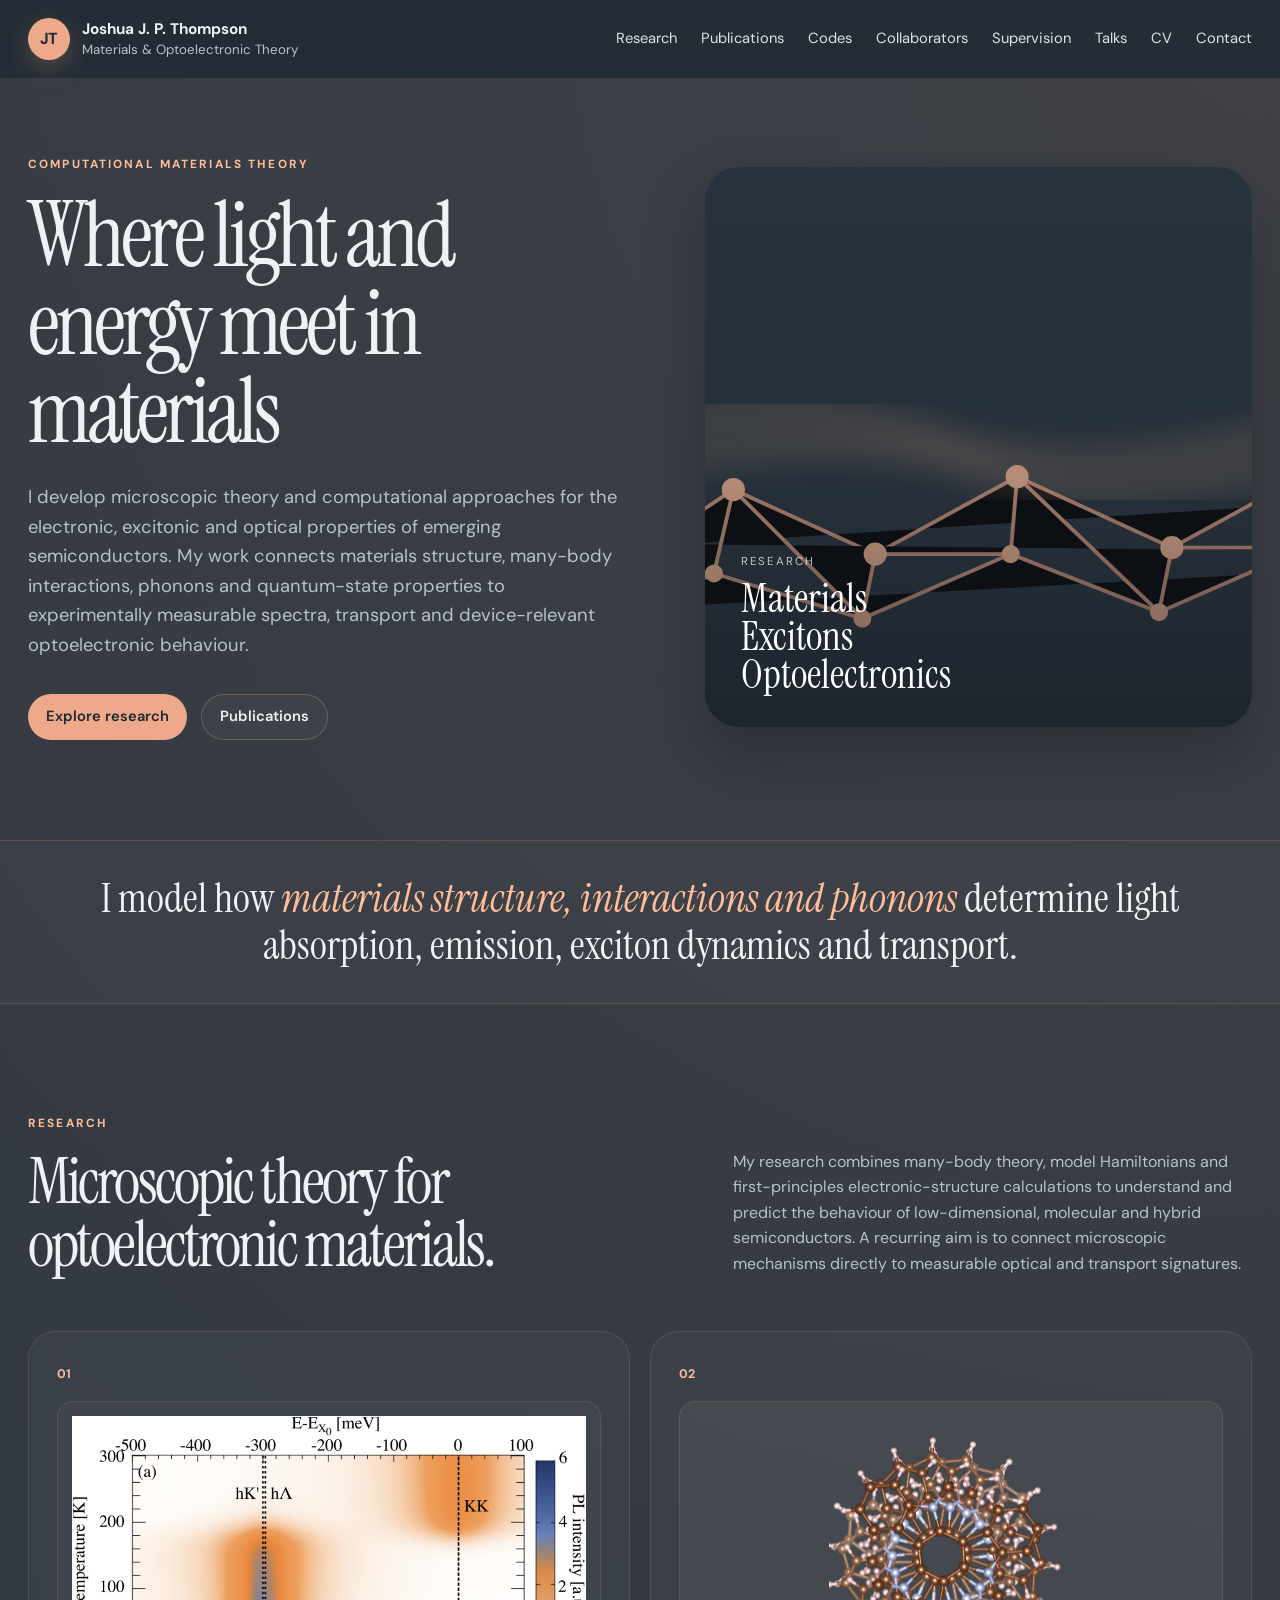
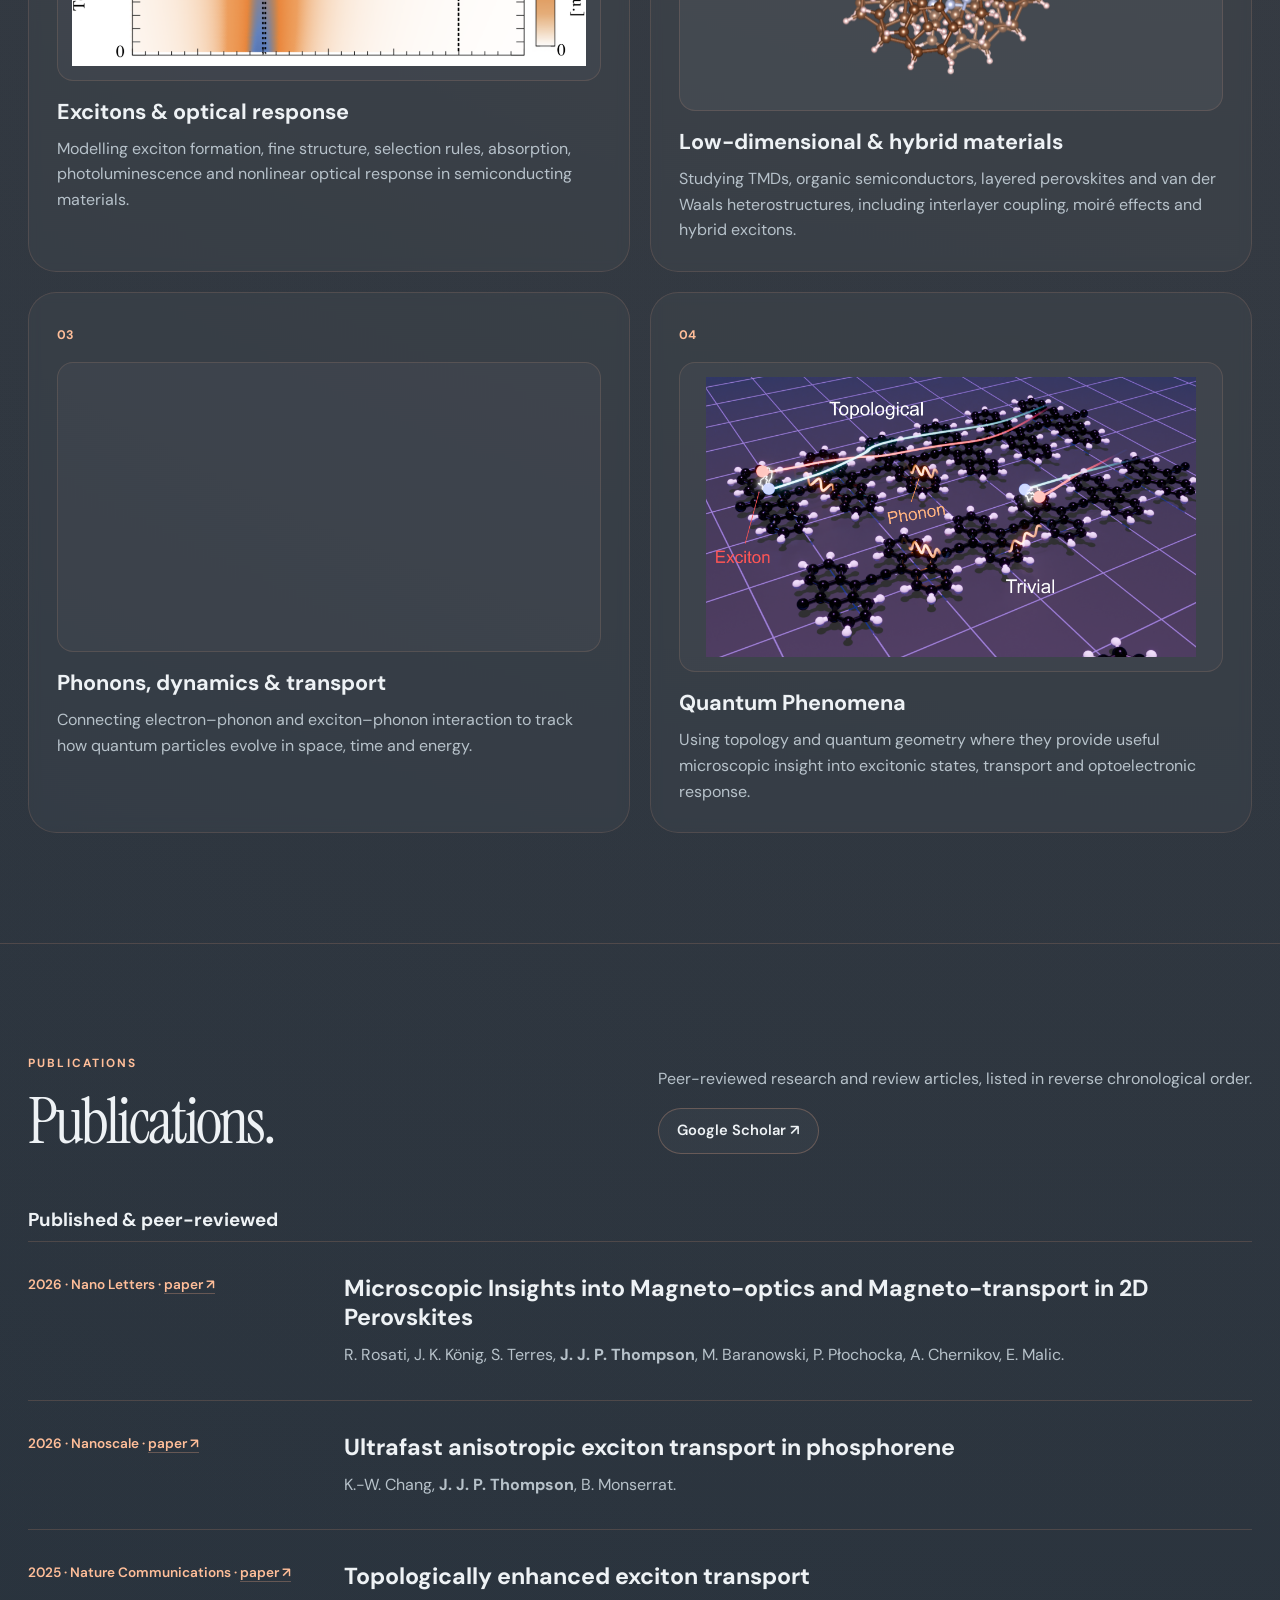
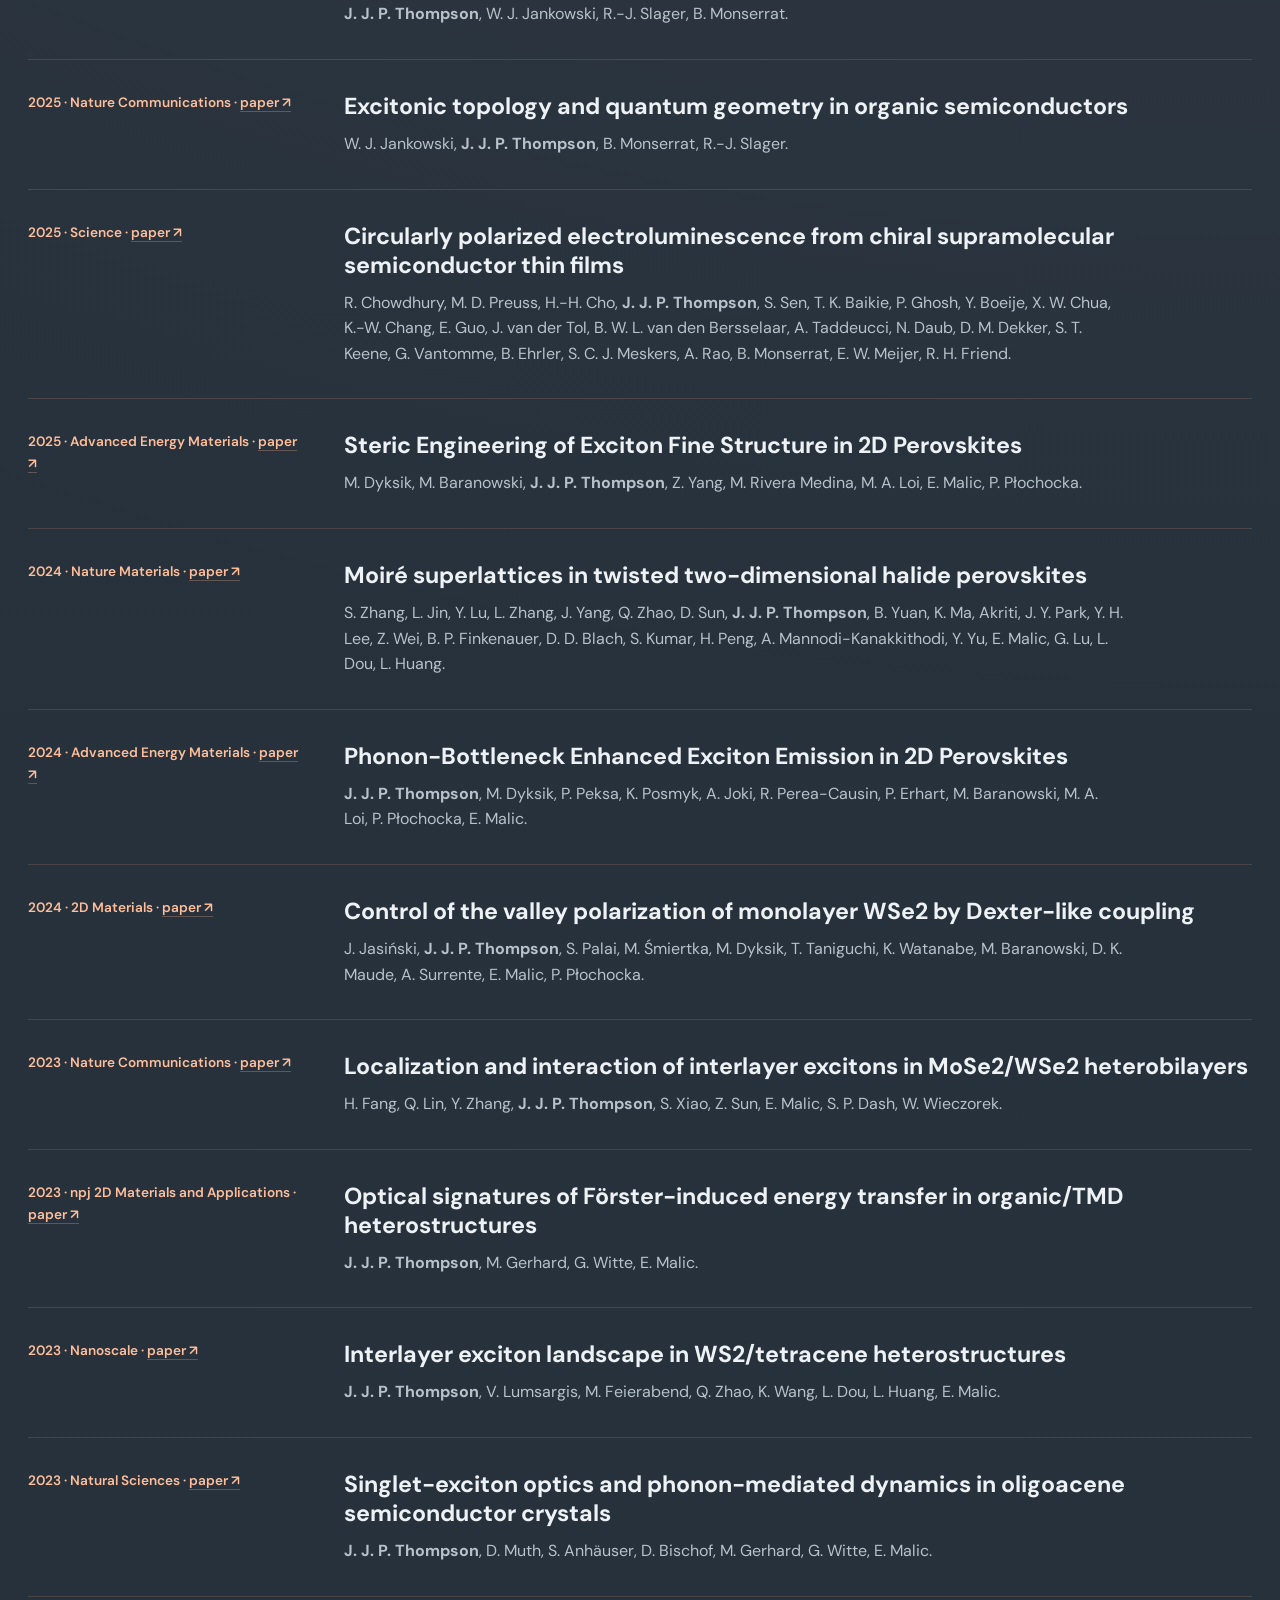
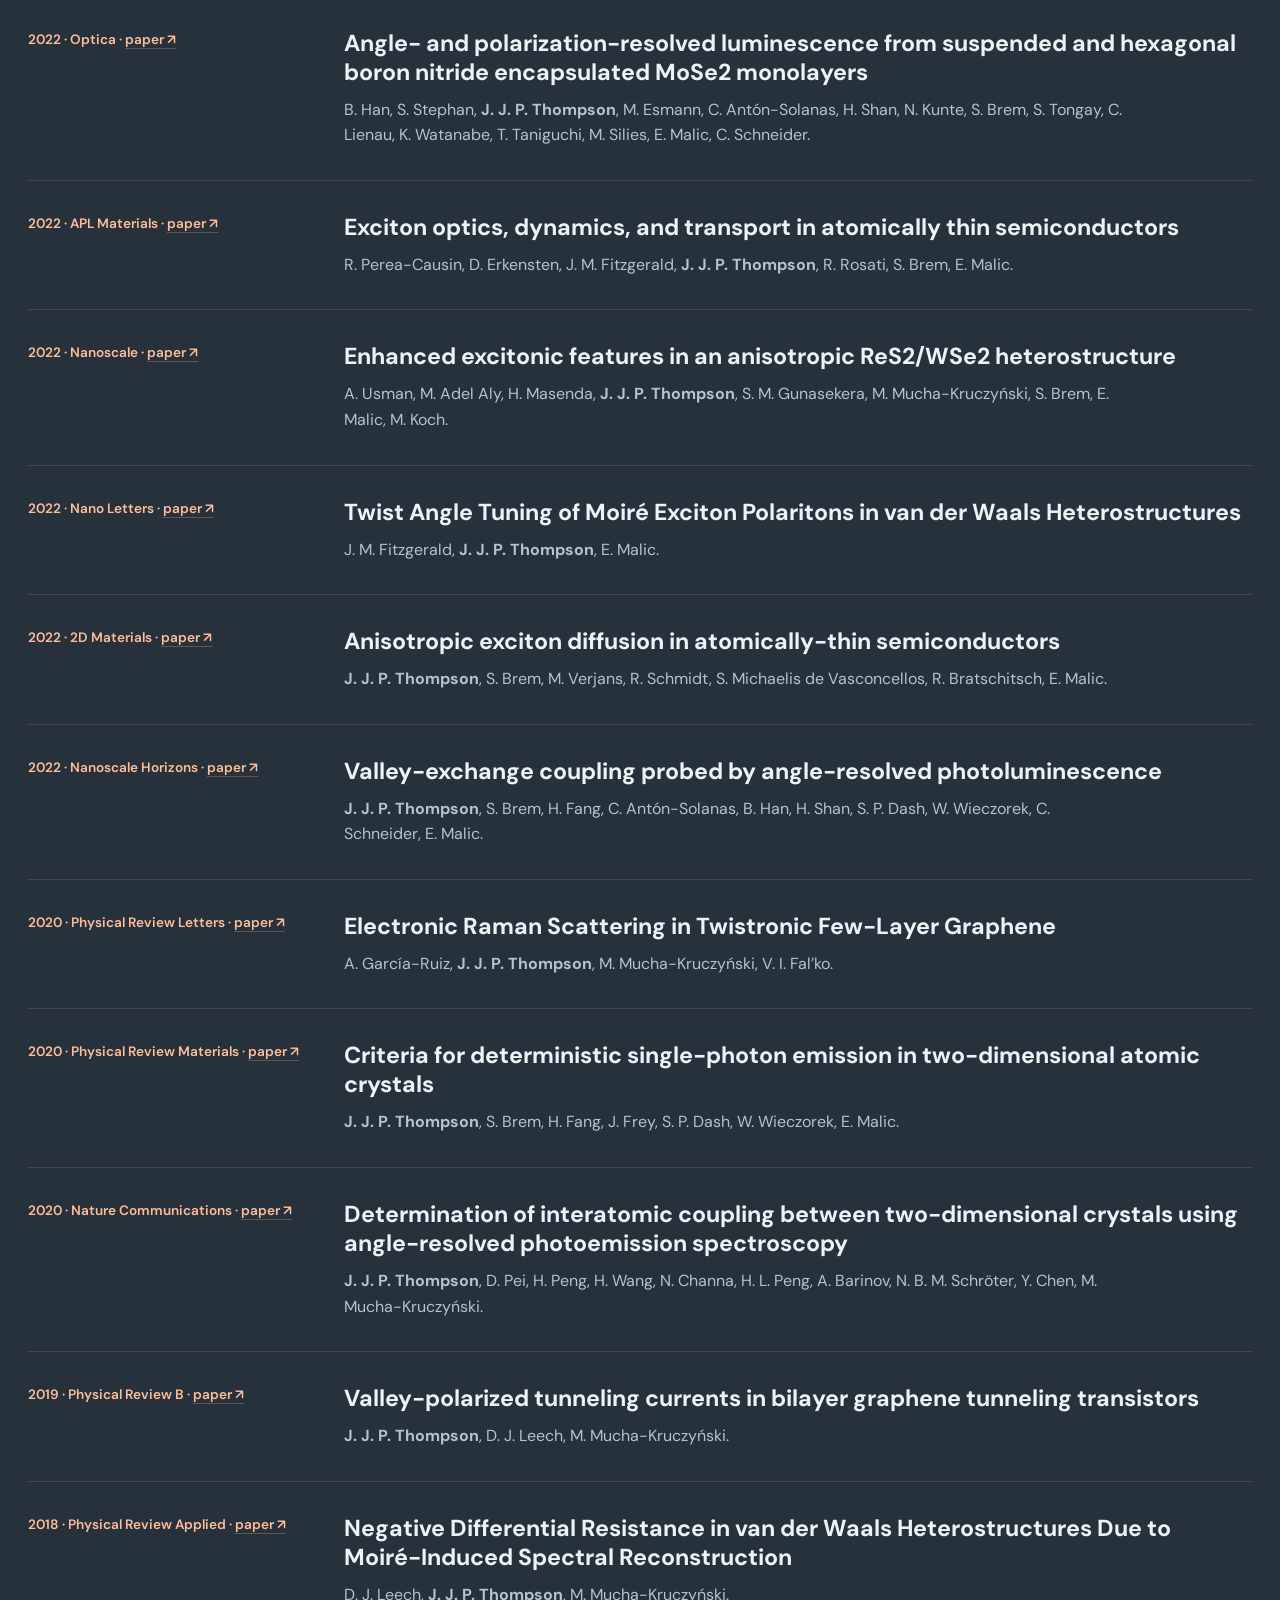
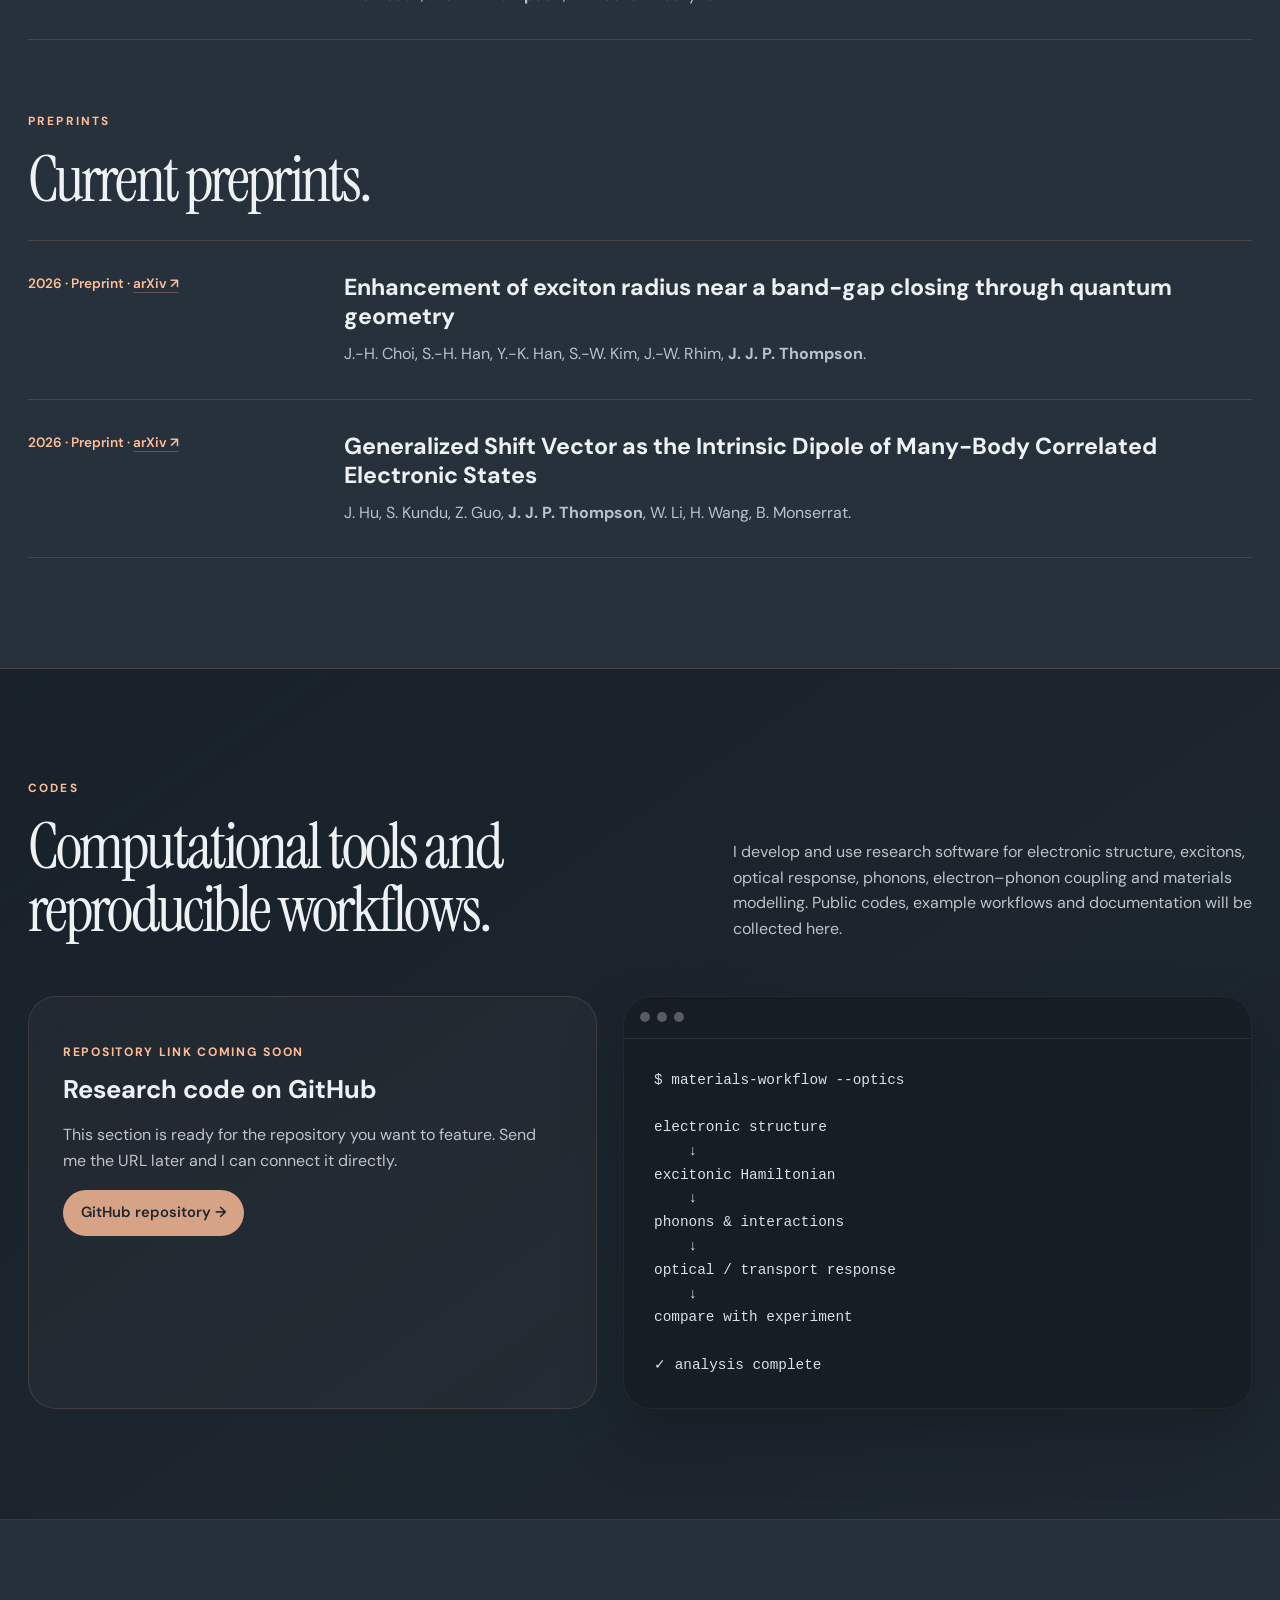
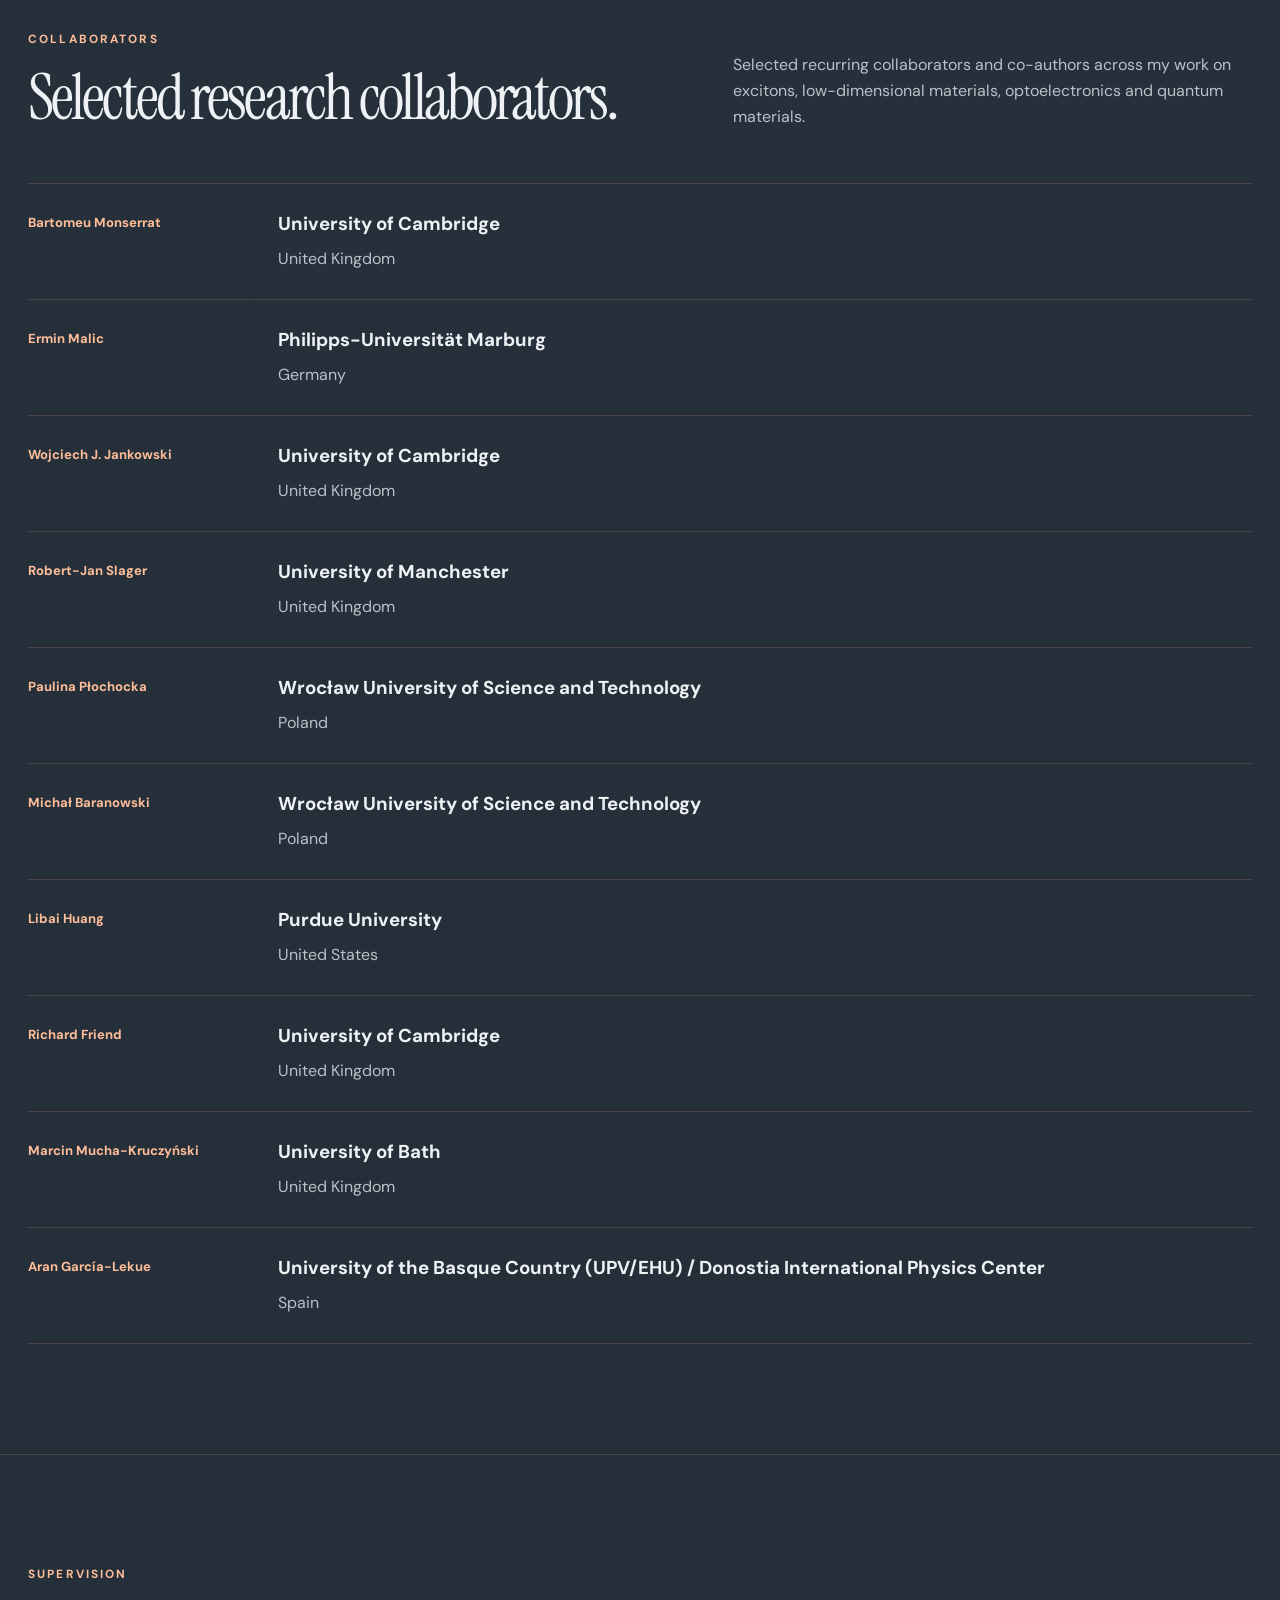
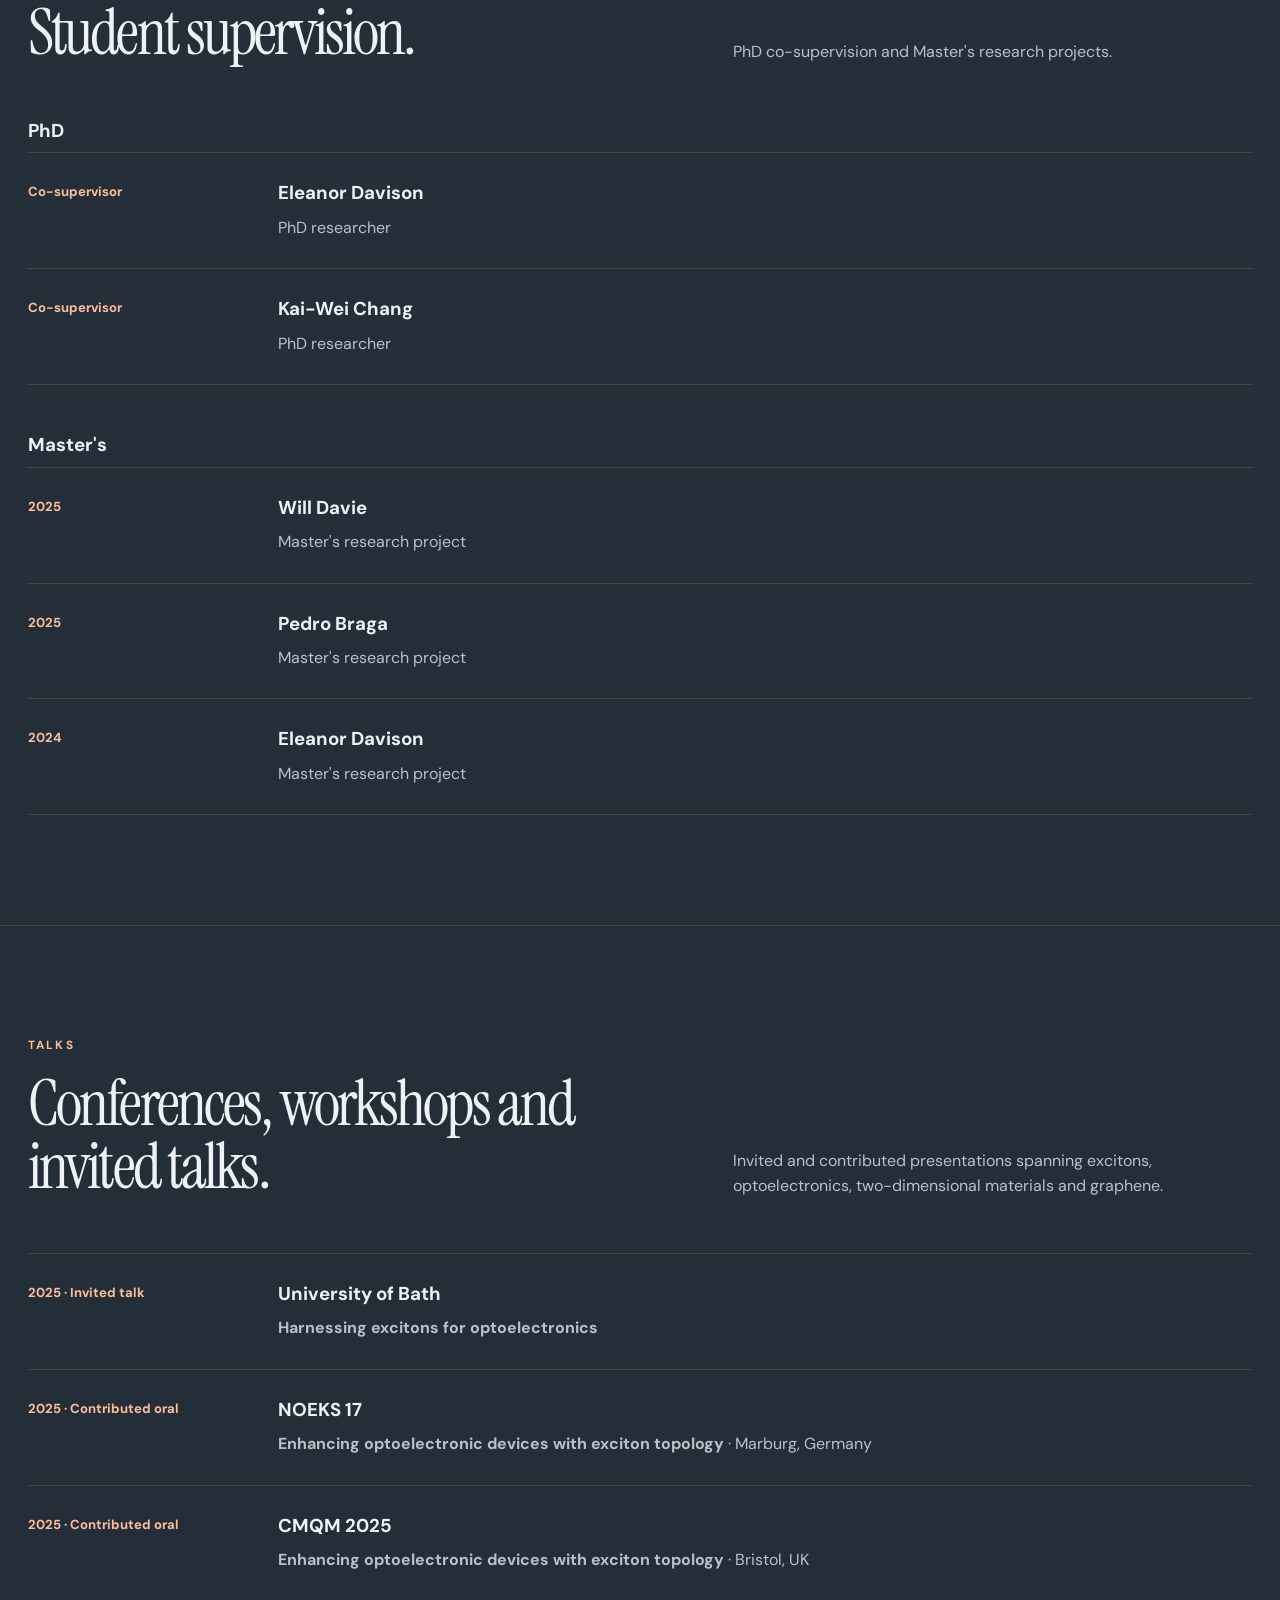
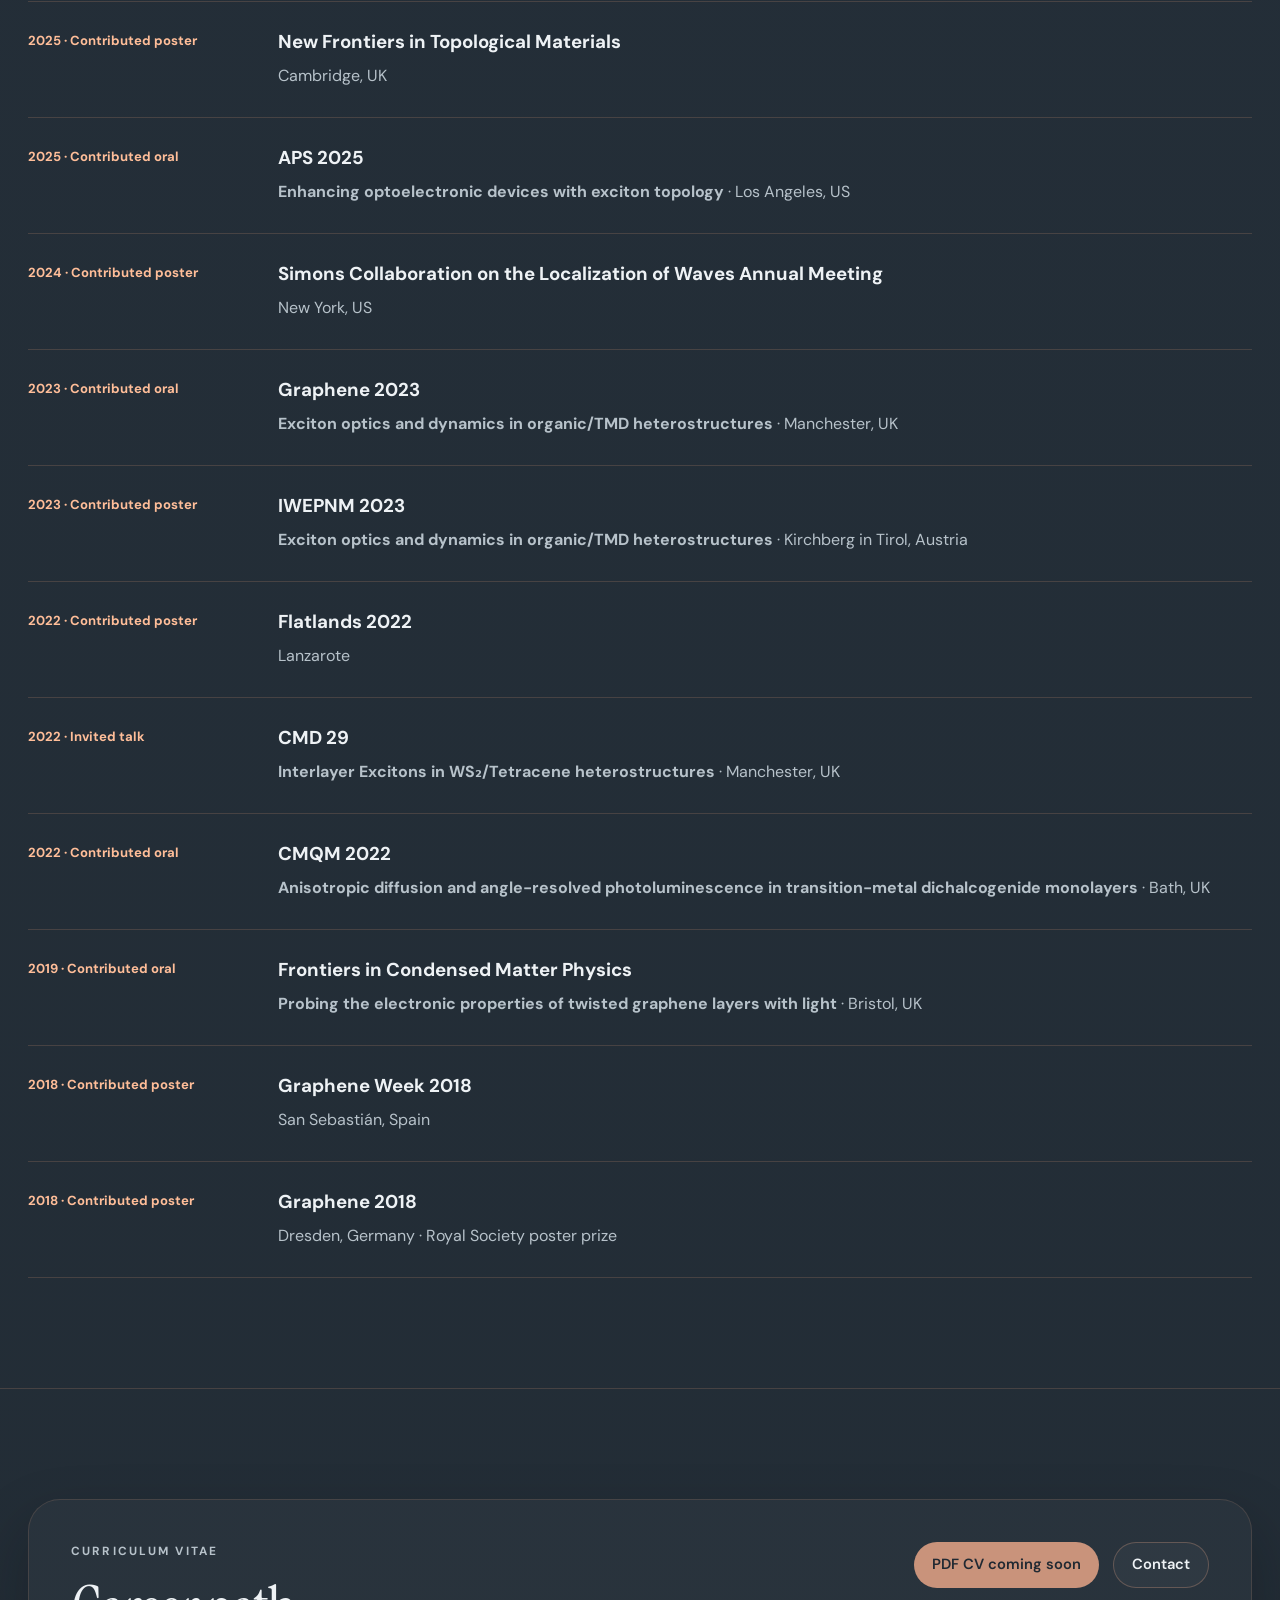
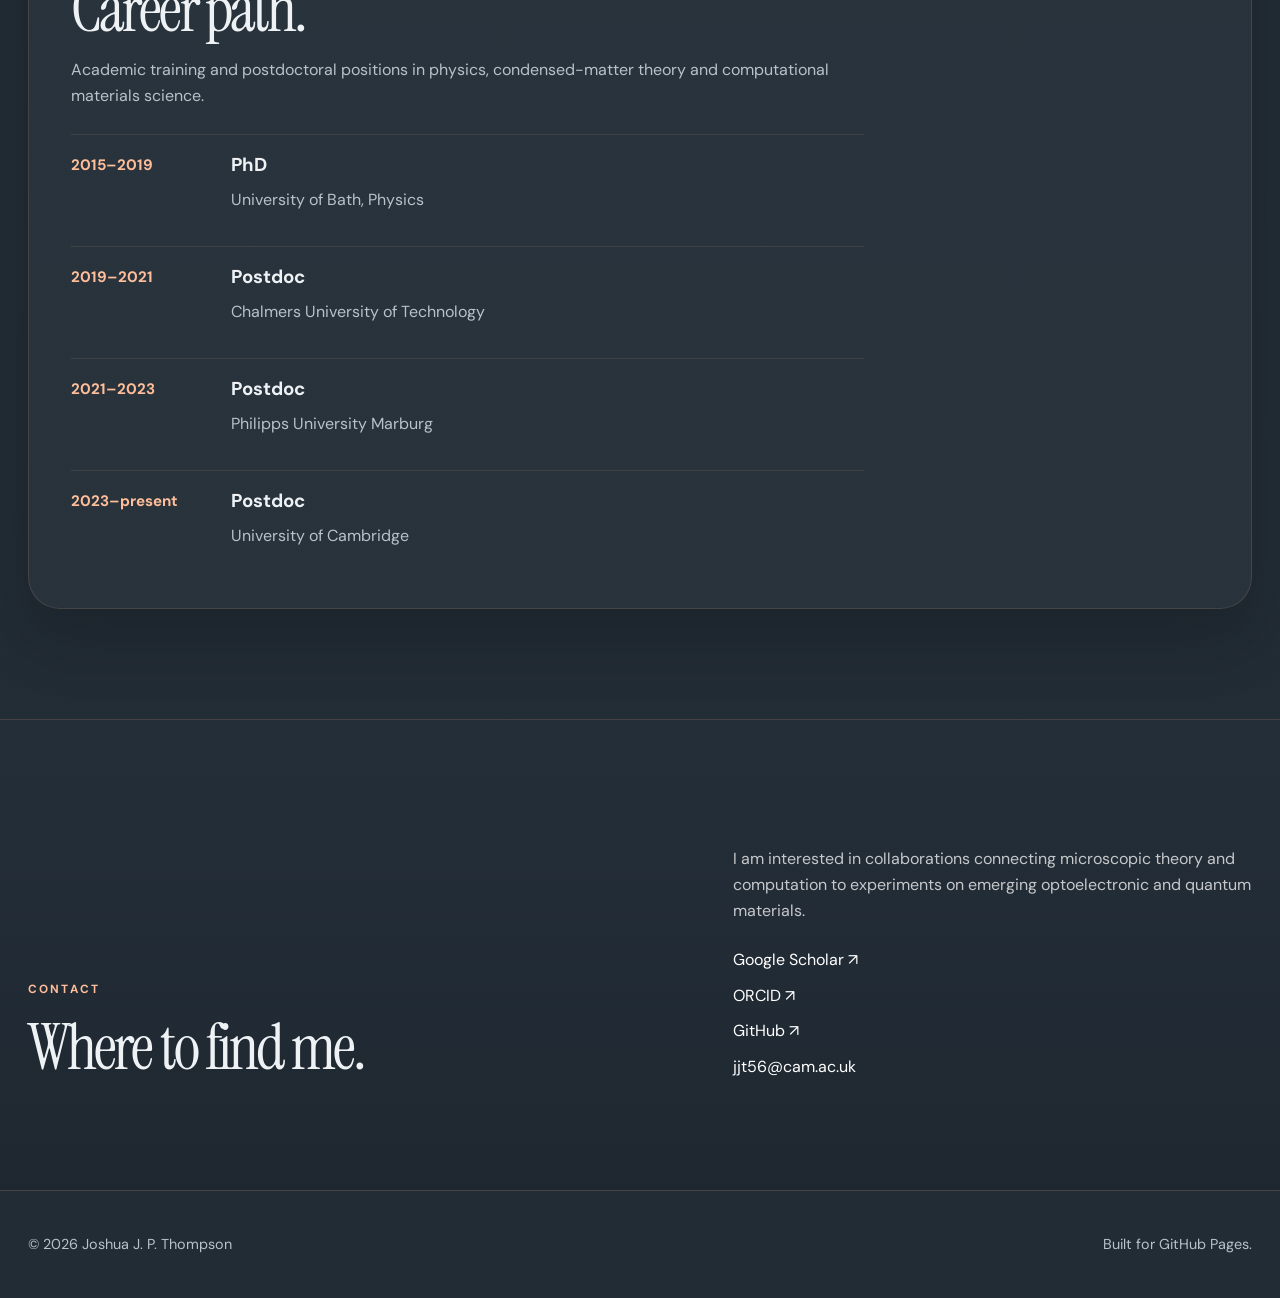
==== index.html @ fef13b60 "Update index.html" ====
<!DOCTYPE html>
<html lang="en">
<head>
  <meta charset="UTF-8">
  <meta name="viewport" content="width=device-width, initial-scale=1.0">
  <meta name="description" content="Joshua J. P. Thompson — computational materials theorist working on excitons, optoelectronics, low-dimensional semiconductors and quantum materials.">
  <meta name="theme-color" content="#27323d">
  <title>Joshua J. P. Thompson | Materials & Optoelectronic Theory</title>
  <link rel="preconnect" href="https://fonts.googleapis.com">
  <link rel="preconnect" href="https://fonts.gstatic.com" crossorigin>
  <link href="https://fonts.googleapis.com/css2?family=DM+Sans:wght@400;500;600;700&family=Instrument+Serif:ital@0;1&display=swap" rel="stylesheet">
  <link rel="stylesheet" href="style.css">
  <script defer src="script.js"></script>
</head>
<body>
  <header class="site-header">
    <a class="brand" href="#top" aria-label="Joshua Thompson home">
      <span class="brand-mark">JT</span>
      <span class="brand-copy">
        <strong>Joshua J. P. Thompson</strong>
        <small>Materials &amp; Optoelectronic Theory</small>
      </span>
    </a>

    <button class="menu-button" aria-label="Open navigation" aria-expanded="false">
      <span></span><span></span><span></span>
    </button>

    <nav class="site-nav" aria-label="Primary navigation">
      <a href="#research">Research</a>
      <a href="#publications">Publications</a>
      <a href="#codes">Codes</a>
      <a href="#collaborators">Collaborators</a>
      <a href="#supervision">Supervision</a>
      <a href="#talks">Talks</a>
      <a href="#cv">CV</a>
      <a href="#contact">Contact</a>
    </nav>
  </header>

  <main id="top">
    <section class="hero section-wrap">
      <div class="hero-copy">
        <p class="kicker">Computational materials theory</p>
        <h1>Modelling excitons, light–matter interactions and optoelectronic materials.</h1>
        <p class="hero-lead">
          I develop microscopic theory and computational approaches for the electronic, excitonic and
          optical properties of emerging semiconductors. My work connects materials structure,
          many-body interactions, phonons and quantum-state properties to experimentally measurable
          spectra, transport and device-relevant optoelectronic behaviour.
        </p>
        <div class="button-row">
          <a class="button button-dark" href="#research">Explore research</a>
          <a class="button button-light" href="#publications">Publications</a>
        </div>
      </div>

      <div class="hero-art hero-photo" aria-hidden="true">
        <div class="hero-photo-overlay"></div>
        <div class="art-caption">
          <span>Research</span>
          <strong>Materials<br>Excitons<br>Optoelectronics</strong>
        </div>
      </div>
    </section>

    <section class="statement-band">
      <p>
        I model how <em>materials structure, interactions and phonons</em> determine light absorption,
        emission, exciton dynamics and transport.
      </p>
    </section>

    <section id="research" class="section section-wrap">
      <div class="section-head split-head">
        <div>
          <p class="kicker">Research</p>
          <h2>Microscopic theory for optoelectronic materials.</h2>
        </div>
        <p>
          My research combines many-body theory, model Hamiltonians and first-principles electronic-structure
          calculations to understand and predict the behaviour of low-dimensional, molecular and hybrid
          semiconductors. A recurring aim is to connect microscopic mechanisms directly to measurable optical
          and transport signatures.
        </p>
      </div>

      <div class="research-grid">
        <article class="research-card">
          <span class="number">01</span>
          <h3>Excitons &amp; optical response</h3>
          <p>Modelling exciton formation, fine structure, selection rules, absorption, photoluminescence and nonlinear optical response in semiconducting materials.</p>
        </article>
        <article class="research-card">
          <span class="number">02</span>
          <h3>Low-dimensional &amp; hybrid materials</h3>
          <p>Studying TMDs, organic semiconductors, layered perovskites and van der Waals heterostructures, including interlayer coupling, moiré effects and hybrid excitons.</p>
        </article>
        <article class="research-card">
          <span class="number">03</span>
          <h3>Phonons, dynamics &amp; transport</h3>
          <p>Connecting electron–phonon and exciton–phonon interaction to track how quantum particles evolve in space, time and energy.</p>
        </article>
        <article class="research-card">
          <span class="number">04</span>
          <h3>Quantum Phenomena</h3>
          <p>Using topology and quantum geometry where they provide useful microscopic insight into excitonic states, transport and optoelectronic response.</p>
        </article>
      </div>
    </section>

    <section id="publications" class="section section-wrap">
      <div class="section-head publication-head">
        <div>
          <p class="kicker">Publications</p>
          <h2>Publications.</h2>
        </div>
        <div class="quiet">
          <p>Peer-reviewed research and review articles, listed in reverse chronological order.</p>
          <a class="button button-light" href="https://scholar.google.com/citations?user=zFMD7_kAAAAJ&hl=en" target="_blank" rel="noreferrer">Google Scholar ↗</a>
        </div>
      </div>

      <h3 class="pub-subheading">Published &amp; peer-reviewed</h3>
      <div class="publication-list">
        <article class="publication-item"><div class="publication-meta">2026 · Nano Letters · <a href="https://doi.org/10.1021/acs.nanolett.6c00182" target="_blank" rel="noreferrer">paper ↗</a></div><div><h3>Microscopic Insights into Magneto-optics and Magneto-transport in 2D Perovskites</h3><p>R. Rosati, J. K. König, S. Terres, <strong>J. J. P. Thompson</strong>, M. Baranowski, P. Płochocka, A. Chernikov, E. Malic.</p></div></article>
        <article class="publication-item"><div class="publication-meta">2026 · Nanoscale · <a href="https://doi.org/10.1039/D5NR03725E" target="_blank" rel="noreferrer">paper ↗</a></div><div><h3>Ultrafast anisotropic exciton transport in phosphorene</h3><p>K.-W. Chang, <strong>J. J. P. Thompson</strong>, B. Monserrat.</p></div></article>
        <article class="publication-item"><div class="publication-meta">2025 · Nature Communications · <a href="https://doi.org/10.1038/s41467-025-66276-9" target="_blank" rel="noreferrer">paper ↗</a></div><div><h3>Topologically enhanced exciton transport</h3><p><strong>J. J. P. Thompson</strong>, W. J. Jankowski, R.-J. Slager, B. Monserrat.</p></div></article>
        <article class="publication-item"><div class="publication-meta">2025 · Nature Communications · <a href="https://doi.org/10.1038/s41467-025-59257-5" target="_blank" rel="noreferrer">paper ↗</a></div><div><h3>Excitonic topology and quantum geometry in organic semiconductors</h3><p>W. J. Jankowski, <strong>J. J. P. Thompson</strong>, B. Monserrat, R.-J. Slager.</p></div></article>
        <article class="publication-item"><div class="publication-meta">2025 · Science · <a href="https://doi.org/10.1126/science.adt3011" target="_blank" rel="noreferrer">paper ↗</a></div><div><h3>Circularly polarized electroluminescence from chiral supramolecular semiconductor thin films</h3><p>R. Chowdhury, M. D. Preuss, H.-H. Cho, <strong>J. J. P. Thompson</strong>, et al.</p></div></article>
        <article class="publication-item"><div class="publication-meta">2025 · Advanced Energy Materials · <a href="https://doi.org/10.1002/aenm.202404769" target="_blank" rel="noreferrer">paper ↗</a></div><div><h3>Steric Engineering of Exciton Fine Structure in 2D Perovskites</h3><p>M. Dyksik, M. Baranowski, <strong>J. J. P. Thompson</strong>, Z. Yang, M. Rivera Medina, M. A. Loi, E. Malic, P. Płochocka.</p></div></article>
        <article class="publication-item"><div class="publication-meta">2024 · Nature Materials · <a href="https://doi.org/10.1038/s41563-024-01921-0" target="_blank" rel="noreferrer">paper ↗</a></div><div><h3>Moiré superlattices in twisted two-dimensional halide perovskites</h3><p>S. Zhang, L. Jin, Y. Lu, et al., <strong>J. J. P. Thompson</strong>, et al.</p></div></article>
        <article class="publication-item"><div class="publication-meta">2024 · Advanced Energy Materials · <a href="https://doi.org/10.1002/aenm.202304343" target="_blank" rel="noreferrer">paper ↗</a></div><div><h3>Phonon-Bottleneck Enhanced Exciton Emission in 2D Perovskites</h3><p><strong>J. J. P. Thompson</strong>, M. Dyksik, P. Peksa, K. Posmyk, A. Joki, R. Perea-Causin, P. Erhart, M. Baranowski, M. A. Loi, P. Płochocka, E. Malic.</p></div></article>
        <article class="publication-item"><div class="publication-meta">2024 · 2D Materials · <a href="https://doi.org/10.1088/2053-1583/ad1ae8" target="_blank" rel="noreferrer">paper ↗</a></div><div><h3>Control of the valley polarization of monolayer WSe2 by Dexter-like coupling</h3><p>J. Jasiński, <strong>J. J. P. Thompson</strong>, S. Palai, et al.</p></div></article>
        <article class="publication-item"><div class="publication-meta">2023 · Nature Communications · <a href="https://doi.org/10.1038/s41467-023-42710-8" target="_blank" rel="noreferrer">paper ↗</a></div><div><h3>Localization and interaction of interlayer excitons in MoSe2/WSe2 heterobilayers</h3><p>H. Fang, Q. Lin, Y. Zhang, <strong>J. Thompson</strong>, S. Xiao, Z. Sun, E. Malic, S. P. Dash, W. Wieczorek.</p></div></article>
        <article class="publication-item"><div class="publication-meta">2023 · npj 2D Materials and Applications · <a href="https://doi.org/10.1038/s41699-023-00430-z" target="_blank" rel="noreferrer">paper ↗</a></div><div><h3>Optical signatures of Förster-induced energy transfer in organic/TMD heterostructures</h3><p><strong>J. J. P. Thompson</strong>, S. Palai, J. Jasiński, A. J. Molina-Mendoza, E. Malic.</p></div></article>
        <article class="publication-item"><div class="publication-meta">2023 · Nanoscale · <a href="https://doi.org/10.1039/D2NR02055F" target="_blank" rel="noreferrer">paper ↗</a></div><div><h3>Interlayer exciton landscape in WS2/tetracene heterostructures</h3><p><strong>J. J. P. Thompson</strong>, S. Palai, J. Jasiński, et al.</p></div></article>
        <article class="publication-item"><div class="publication-meta">2023 · Natural Sciences · <a href="https://doi.org/10.1002/ntls.20220040" target="_blank" rel="noreferrer">paper ↗</a></div><div><h3>Singlet-exciton optics and phonon-mediated dynamics in oligoacene semiconductor crystals</h3><p><strong>J. J. P. Thompson</strong>, E. Malic.</p></div></article>
        <article class="publication-item"><div class="publication-meta">2022 · Optica · <a href="https://doi.org/10.1364/OPTICA.464533" target="_blank" rel="noreferrer">paper ↗</a></div><div><h3>Angle- and polarization-resolved luminescence from suspended and hexagonal boron nitride encapsulated MoSe2 monolayers</h3><p><strong>J. J. P. Thompson</strong>, et al.</p></div></article>
        <article class="publication-item"><div class="publication-meta">2022 · APL Materials · <a href="https://doi.org/10.1063/5.0107665" target="_blank" rel="noreferrer">paper ↗</a></div><div><h3>Exciton optics, dynamics, and transport in atomically thin semiconductors</h3><p><strong>J. J. P. Thompson</strong>, E. Malic.</p></div></article>
        <article class="publication-item"><div class="publication-meta">2022 · Nanoscale · <a href="https://doi.org/10.1039/D2NR01973F" target="_blank" rel="noreferrer">paper ↗</a></div><div><h3>Enhanced excitonic features in an anisotropic ReS2/WSe2 heterostructure</h3><p><strong>J. J. P. Thompson</strong>, et al.</p></div></article>
        <article class="publication-item"><div class="publication-meta">2022 · Nano Letters · <a href="https://doi.org/10.1021/acs.nanolett.2c01175" target="_blank" rel="noreferrer">paper ↗</a></div><div><h3>Twist Angle Tuning of Moiré Exciton Polaritons in van der Waals Heterostructures</h3><p><strong>J. J. P. Thompson</strong>, et al.</p></div></article>
        <article class="publication-item"><div class="publication-meta">2022 · 2D Materials · <a href="https://doi.org/10.1088/2053-1583/ac4d13" target="_blank" rel="noreferrer">paper ↗</a></div><div><h3>Anisotropic exciton diffusion in atomically-thin semiconductors</h3><p><strong>J. J. P. Thompson</strong>, et al.</p></div></article>
        <article class="publication-item"><div class="publication-meta">2022 · Nanoscale Horizons · <a href="https://doi.org/10.1039/D1NH00302J" target="_blank" rel="noreferrer">paper ↗</a></div><div><h3>Valley-exchange coupling probed by angle-resolved photoluminescence</h3><p><strong>J. J. P. Thompson</strong>, S. Brem, H. Fang, C. Antón-Solanas, B. Han, H. Shan, S. P. Dash, W. Wieczorek, C. Schneider, E. Malic.</p></div></article>
        <article class="publication-item"><div class="publication-meta">2020 · Physical Review Letters · <a href="https://doi.org/10.1103/PhysRevLett.125.197401" target="_blank" rel="noreferrer">paper ↗</a></div><div><h3>Electronic Raman Scattering in Twistronic Few-Layer Graphene</h3><p>A. García-Ruiz, <strong>J. J. P. Thompson</strong>, M. Mucha-Kruczyński, V. I. Fal’ko.</p></div></article>
        <article class="publication-item"><div class="publication-meta">2020 · Physical Review Materials · <a href="https://doi.org/10.1103/PhysRevMaterials.4.084006" target="_blank" rel="noreferrer">paper ↗</a></div><div><h3>Criteria for deterministic single-photon emission in two-dimensional atomic crystals</h3><p><strong>J. J. P. Thompson</strong>, S. Brem, H. Fang, J. Frey, S. P. Dash, W. Wieczorek, E. Malic.</p></div></article>
        <article class="publication-item"><div class="publication-meta">2020 · Nature Communications · <a href="https://doi.org/10.1038/s41467-020-17412-0" target="_blank" rel="noreferrer">paper ↗</a></div><div><h3>Determination of interatomic coupling between two-dimensional crystals using angle-resolved photoemission spectroscopy</h3><p><strong>J. J. P. Thompson</strong>, et al.</p></div></article>
        <article class="publication-item"><div class="publication-meta">2019 · Physical Review B · <a href="https://doi.org/10.1103/PhysRevB.100.035429" target="_blank" rel="noreferrer">paper ↗</a></div><div><h3>Infrared conductivity of twisted bilayer graphene</h3><p><strong>J. J. P. Thompson</strong>, et al.</p></div></article>
        <article class="publication-item"><div class="publication-meta">2018 · Physical Review Applied · <a href="https://doi.org/10.1103/PhysRevApplied.9.054037" target="_blank" rel="noreferrer">paper ↗</a></div><div><h3>Tunable infrared optoelectronic devices based on graphene</h3><p><strong>J. J. P. Thompson</strong>, et al.</p></div></article>
      </div>

      <div style="margin-top:72px;">
        <div class="section-head publication-head" style="margin-bottom:28px;">
          <div>
            <p class="kicker">Preprints</p>
            <h2>Current preprints.</h2>
          </div>
        </div>
        <div class="publication-list">
          <article class="publication-item"><div class="publication-meta">2026 · Preprint</div><div><h3>Enhancement of exciton radius near a band-gap closing through quantum geometry</h3><p><strong>J. J. P. Thompson</strong>, et al.</p></div></article>
          <article class="publication-item"><div class="publication-meta">2026 · Preprint</div><div><h3>Generalized Shift Vector as the Intrinsic Dipole of Many-Body Correlated Electronic States</h3><p><strong>J. J. P. Thompson</strong>, et al.</p></div></article>
        </div>
      </div>
    </section>

    <section id="codes" class="section codes-section">
      <div class="section-wrap">
        <div class="section-head split-head inverse">
          <div><p class="kicker kicker-warm">Codes</p><h2>Computational tools and reproducible workflows.</h2></div>
          <p>I develop and use research software for electronic structure, excitons, optical response, phonons, electron–phonon coupling and materials modelling. Public codes, example workflows and documentation will be collected here.</p>
        </div>
        <div class="code-showcase">
          <div class="code-copy"><p class="code-status">Repository link coming soon</p><h3>Research code on GitHub</h3><p>This section is ready for the repository you want to feature. Send me the URL later and I can connect it directly.</p><a class="button button-warm disabled-link" href="#" aria-disabled="true">GitHub repository →</a></div>
          <div class="terminal"><div class="terminal-top"><span></span><span></span><span></span></div><pre><code>$ materials-workflow --optics

electronic structure
    ↓
excitonic Hamiltonian
    ↓
phonons & interactions
    ↓
optical / transport response
    ↓
compare with experiment

✓ analysis complete</code></pre></div>
        </div>
      </div>
    </section>

    <section id="collaborators" class="section section-wrap">
      <div class="section-head split-head">
        <div><p class="kicker">Collaborators</p><h2>Selected research collaborators.</h2></div>
        <p>Selected recurring collaborators and co-authors across my work on excitons, low-dimensional materials, optoelectronics and quantum materials.</p>
      </div>
      <div class="research-grid">
        <article class="research-card"><span class="number">Cambridge</span><h3>Bartomeu Monserrat</h3><p>University of Cambridge</p></article>
        <article class="research-card"><span class="number">Cambridge</span><h3>Robert-Jan Slager</h3><p>University of Cambridge</p></article>
        <article class="research-card"><span class="number">Cambridge</span><h3>Wojciech J. Jankowski</h3><p>University of Cambridge</p></article>
        <article class="research-card"><span class="number">Marburg</span><h3>Ermin Malic</h3><p>Philipps University Marburg</p></article>
        <article class="research-card"><span class="number">Wrocław</span><h3>Paulina Płochocka</h3><p>Wrocław University of Science and Technology</p></article>
        <article class="research-card"><span class="number">Wrocław</span><h3>Michał Baranowski</h3><p>Wrocław University of Science and Technology</p></article>
        <article class="research-card"><span class="number">Purdue</span><h3>Libai Huang</h3><p>Purdue University</p></article>
        <article class="research-card"><span class="number">Purdue</span><h3>Letian Dou</h3><p>Purdue University</p></article>
        <article class="research-card"><span class="number">Chalmers</span><h3>Witlef Wieczorek</h3><p>Chalmers University of Technology</p></article>
      </div>
    </section>

    <section id="supervision" class="section section-wrap">
      <div class="section-head split-head">
        <div><p class="kicker">Supervision</p><h2>Student supervision.</h2></div>
        <p>PhD co-supervision and Master's research projects.</p>
      </div>
      <h3 class="pub-subheading">PhD</h3>
      <div class="timeline">
        <article class="timeline-item"><span class="timeline-label">Co-supervisor</span><div><h3>Eleanor Davison</h3><p>PhD researcher</p></div></article>
        <article class="timeline-item"><span class="timeline-label">Co-supervisor</span><div><h3>Kai-Wei Chang</h3><p>PhD researcher</p></div></article>
      </div>
      <h3 class="pub-subheading" style="margin-top:48px;">Master's</h3>
      <div class="timeline">
        <article class="timeline-item"><span class="timeline-label">2025</span><div><h3>Will Davie</h3><p>Master's research project</p></div></article>
        <article class="timeline-item"><span class="timeline-label">2025</span><div><h3>Pedro Braga</h3><p>Master's research project</p></div></article>
        <article class="timeline-item"><span class="timeline-label">2024</span><div><h3>Eleanor Davison</h3><p>Master's research project</p></div></article>
      </div>
    </section>

    <section id="talks" class="section section-wrap">
      <div class="section-head split-head">
        <div>
          <p class="kicker">Talks</p>
          <h2>Materials, excitons and optoelectronics.</h2>
        </div>
        <p>Selected invited presentations and seminars on exciton physics, computational materials modelling, quantum materials and optoelectronic phenomena.</p>
      </div>

      <div class="timeline">
        <article class="timeline-item">
          <span class="timeline-label">December 2025 · Invited talk</span>
          <div>
            <h3>Harnessing excitons for optoelectronics</h3>
            <p>University of Bath</p>
          </div>
        </article>
        <article class="timeline-item">
          <span class="timeline-label">Invited talk</span>
          <div>
            <h3>CMD-29 · IOP / EPS</h3>
            <p>Invited presentation on excitonic states, transport and quantum-material effects in optoelectronic systems.</p>
          </div>
        </article>
        <article class="timeline-item">
          <span class="timeline-label">Seminars</span>
          <div>
            <h3>Exciton and materials theory</h3>
            <p>Research talks spanning low-dimensional semiconductors, optical response, transport and many-body exciton physics.</p>
          </div>
        </article>
      </div>
    </section>

    <section id="cv" class="section section-wrap">
      <div class="cv-panel">
        <div>
          <p class="kicker">Curriculum vitae</p>
          <h2>Career path.</h2>
          <p>Academic training and postdoctoral positions in physics, condensed-matter theory and computational materials science.</p>
          <div class="cv-timeline">
            <article class="cv-item"><span class="cv-years">2015–2019</span><div><h3>PhD</h3><p>University of Bath, Physics</p></div></article>
            <article class="cv-item"><span class="cv-years">2019–2021</span><div><h3>Postdoc</h3><p>Chalmers University of Technology</p></div></article>
            <article class="cv-item"><span class="cv-years">2021–2023</span><div><h3>Postdoc</h3><p>Philipps University Marburg</p></div></article>
            <article class="cv-item"><span class="cv-years">2023–present</span><div><h3>Postdoc</h3><p>University of Cambridge</p></div></article>
          </div>
        </div>
        <div class="cv-actions"><a class="button button-dark disabled-link" href="#" aria-disabled="true">PDF CV coming soon</a><a class="button button-light" href="#contact">Contact</a></div>
      </div>
    </section>

    <section id="contact" class="section contact-section">
      <div class="section-wrap contact-grid">
        <div><p class="kicker kicker-warm">Contact</p><h2>Interested in materials modelling, excitons or optoelectronics?</h2></div>
        <div class="contact-copy">
          <p>I am interested in collaborations connecting microscopic theory and computation to experiments on emerging optoelectronic and quantum materials.</p>
          <div class="contact-links">
            <a href="https://scholar.google.com/citations?user=zFMD7_kAAAAJ&hl=en" target="_blank" rel="noreferrer">Google Scholar ↗</a>
            <a href="https://orcid.org/0000-0003-1066-0224" target="_blank" rel="noreferrer">ORCID ↗</a>
            <a href="https://github.com/joshuajpthompson" target="_blank" rel="noreferrer">GitHub ↗</a>
            <span>Email · coming soon</span>
          </div>
        </div>
      </div>
    </section>
  </main>

  <footer class="site-footer section-wrap"><p>© <span id="year"></span> Joshua J. P. Thompson</p><p>Built for GitHub Pages.</p></footer>
</body>
</html>
---- style.css ----
:root {
  --bg: #27323d;
  --bg-soft: #2e3945;
  --panel: #32414d;
  --panel-2: #3a4a58;
  --ink: #eef2f5;
  --muted: #b7c2ca;
  --line: rgba(233, 162, 125, 0.18);
  --accent: #eda989;
  --accent-strong: #ffbe99;
  --shadow: 0 28px 60px rgba(9, 14, 18, 0.28);
  --radius: 28px;
}
* { box-sizing: border-box; }
html { scroll-behavior: smooth; }
body {
  margin: 0;
  background: radial-gradient(circle at top right, rgba(237,169,137,.12), transparent 28%), linear-gradient(180deg,#27323d 0%,#26313c 45%,#222c35 100%);
  color: var(--ink);
  font-family: "DM Sans", system-ui, sans-serif;
  line-height: 1.6;
}
a { color: inherit; }
.site-header {
  position: sticky; top: 0; z-index: 20;
  display: flex; align-items: center; justify-content: space-between; gap: 24px;
  max-width: 1440px; margin: 0 auto; padding: 18px 28px;
  background: rgba(31,41,51,.82); backdrop-filter: blur(16px);
  border-bottom: 1px solid rgba(237,169,137,.12);
}
.brand { display:flex; align-items:center; gap:12px; text-decoration:none; }
.brand-mark { width:42px; height:42px; display:grid; place-items:center; border-radius:50%; background:var(--accent); color:#202a33; font-weight:700; letter-spacing:-.04em; box-shadow:0 8px 24px rgba(237,169,137,.25); }
.brand-copy { display:grid; line-height:1.2; }
.brand-copy strong { font-size:.96rem; }
.brand-copy small { color:var(--muted); margin-top:4px; }
.site-nav { display:flex; gap:24px; align-items:center; }
.site-nav a { text-decoration:none; font-size:.92rem; color:var(--ink); opacity:.92; }
.site-nav a:hover { color:var(--accent); }
.menu-button { display:none; width:42px; height:42px; padding:11px; border:0; border-radius:50%; background:var(--panel); }
.menu-button span { display:block; height:2px; background:white; margin:4px 0; }
.section-wrap { max-width:1440px; margin:0 auto; padding-left:28px; padding-right:28px; }
.section { padding-top:110px; padding-bottom:110px; border-bottom:1px solid var(--line); }
.hero { min-height:78vh; display:grid; grid-template-columns:1.05fr .95fr; gap:72px; align-items:center; padding-top:76px; padding-bottom:100px; }
.kicker { margin:0 0 18px; color:var(--accent-strong); text-transform:uppercase; letter-spacing:.18em; font-size:.74rem; font-weight:700; }
.kicker-warm { color:var(--accent-strong); }
h1,h2 { margin:0; font-family:"Instrument Serif",Georgia,serif; font-weight:400; line-height:.98; letter-spacing:-.045em; }
h1 { font-size:clamp(4rem,7vw,7.5rem); }
h2 { font-size:clamp(3rem,5vw,5rem); }
h3 { margin:0 0 10px; line-height:1.25; }
.hero-lead { max-width:760px; margin:28px 0 34px; color:var(--muted); font-size:1.15rem; }
.button-row,.cv-actions { display:flex; gap:14px; flex-wrap:wrap; }
.button { display:inline-flex; min-height:46px; padding:0 18px; align-items:center; justify-content:center; border-radius:999px; text-decoration:none; font-weight:600; font-size:.92rem; transition:.2s ease; }
.button-dark { background:var(--accent); color:#1f2730; }
.button-dark:hover { background:var(--accent-strong); transform:translateY(-1px); }
.button-light { border:1px solid rgba(237,169,137,.28); background:rgba(255,255,255,.03); color:var(--ink); }
.button-light:hover { border-color:var(--accent); background:rgba(255,255,255,.05); }
.button-warm { background:var(--accent-strong); color:#1f2730; }
.disabled-link { cursor:default; pointer-events:none; opacity:.82; }
.hero-art { min-height:560px; position:relative; overflow:hidden; border-radius:34px; box-shadow:var(--shadow); background-color:#2b3640; }
.hero-photo { background-image:url("assets/hero-art.svg"); background-size:cover; background-position:center center; }
.hero-photo-overlay { position:absolute; inset:0; background:linear-gradient(180deg,rgba(28,36,45,.18) 0%,rgba(28,36,45,.32) 55%,rgba(20,27,33,.62) 100%); }
.art-caption { position:absolute; left:36px; bottom:34px; color:white; z-index:1; }
.art-caption span { display:block; font-size:.72rem; text-transform:uppercase; letter-spacing:.16em; opacity:.72; }
.art-caption strong { display:block; margin-top:8px; font-family:"Instrument Serif",Georgia,serif; font-size:2.5rem; line-height:.95; font-weight:400; }
.statement-band { padding:34px 28px; border-top:1px solid var(--line); border-bottom:1px solid var(--line); background:rgba(255,255,255,.02); }
.statement-band p { max-width:1100px; margin:0 auto; text-align:center; font-family:"Instrument Serif",Georgia,serif; font-size:clamp(1.8rem,3.2vw,3rem); line-height:1.15; }
.statement-band em { color:var(--accent-strong); font-style:italic; }
.section-head { margin-bottom:54px; }
.split-head { display:grid; grid-template-columns:1.1fr .9fr; gap:70px; align-items:end; }
.split-head>p,.quiet p { margin:0; color:var(--muted); max-width:620px; }
.inverse>p { color:rgba(255,255,255,.72); }
.publication-head { display:flex; justify-content:space-between; gap:30px; align-items:end; }
.quiet { display:grid; gap:16px; justify-items:start; }
.research-grid { display:grid; grid-template-columns:repeat(2,1fr); gap:20px; }
.research-card { min-height:260px; padding:28px; background:rgba(255,255,255,.03); border:1px solid rgba(237,169,137,.14); border-radius:var(--radius); backdrop-filter:blur(6px); }
.research-card .number { color:var(--accent-strong); font-size:.78rem; font-weight:700; }
.research-card h3 { margin-top:70px; font-size:1.35rem; }
.research-card p { margin:0; color:var(--muted); max-width:560px; }
.publication-list { border-top:1px solid var(--line); }
.publication-item { display:grid; grid-template-columns:280px 1fr; gap:36px; padding:32px 0; border-bottom:1px solid var(--line); }
.publication-meta { color:var(--accent-strong); font-size:.85rem; font-weight:600; }
.publication-meta a { text-decoration:none; border-bottom:1px solid rgba(237,169,137,.3); }
.publication-item h3 { font-size:1.45rem; }
.publication-item p { margin:0; color:var(--muted); max-width:780px; }
.codes-section { background:linear-gradient(145deg,rgba(23,31,39,.88),rgba(30,39,48,.92)); }
.code-showcase { display:grid; grid-template-columns:.95fr 1.05fr; gap:26px; align-items:stretch; }
.code-copy { padding:34px; border:1px solid rgba(237,169,137,.14); border-radius:var(--radius); background:rgba(255,255,255,.03); }
.code-copy h3 { font-size:1.6rem; }
.code-copy p { color:rgba(255,255,255,.72); }
.code-status { font-size:.76rem; text-transform:uppercase; letter-spacing:.14em; color:var(--accent-strong)!important; font-weight:700; }
.terminal { overflow:hidden; border-radius:var(--radius); background:#161d24; box-shadow:var(--shadow); border:1px solid rgba(237,169,137,.08); }
.terminal-top { height:42px; display:flex; align-items:center; gap:7px; padding:0 16px; border-bottom:1px solid rgba(255,255,255,.08); }
.terminal-top span { width:10px; height:10px; border-radius:50%; background:rgba(255,255,255,.28); }
.terminal pre { margin:0; padding:30px; overflow:auto; color:#d8e1e5; font-size:.9rem; line-height:1.65; }
.code-grid { display:grid; grid-template-columns:repeat(3,1fr); gap:18px; margin-top:24px; }
.code-grid article { padding:24px; border-top:1px solid rgba(237,169,137,.18); }
.code-grid span { color:var(--accent-strong); font-size:.76rem; font-weight:700; }
.code-grid h3 { margin-top:35px; }
.code-grid p { margin:0; color:rgba(255,255,255,.67); }
.timeline { border-top:1px solid var(--line); }
.timeline-item { display:grid; grid-template-columns:220px 1fr; gap:30px; padding:28px 0; border-bottom:1px solid var(--line); }
.timeline-label { color:var(--accent-strong); font-weight:700; font-size:.82rem; }
.timeline-item p { margin:0; color:var(--muted); }
.cv-panel { padding:42px; display:grid; grid-template-columns:1fr auto; gap:50px; align-items:start; border-radius:32px; background:rgba(255,255,255,.03); border:1px solid rgba(237,169,137,.14); box-shadow:var(--shadow); }
.cv-panel>div:first-child p { color:var(--muted); max-width:760px; }
.cv-timeline { margin-top:26px; display:grid; gap:16px; }
.cv-item { display:grid; grid-template-columns:140px 1fr; gap:20px; align-items:start; padding:18px 0; border-top:1px solid rgba(237,169,137,.12); }
.cv-years { color:var(--accent-strong); font-weight:700; font-size:.95rem; }
.cv-item p { margin:0; color:var(--muted); }
.contact-section { background:linear-gradient(180deg,rgba(37,47,57,.9),rgba(30,39,48,.92)); }
.contact-grid { display:grid; grid-template-columns:1.1fr .9fr; gap:70px; align-items:end; }
.contact-copy>p { color:rgba(255,255,255,.74); }
.contact-links { display:grid; gap:10px; margin-top:24px; }
.contact-links a,.contact-links span { color:white; text-decoration:none; }
.contact-links a:hover { color:var(--accent-strong); }
.site-footer { display:flex; justify-content:space-between; gap:20px; padding-top:28px; padding-bottom:28px; color:var(--muted); font-size:.9rem; }
@media(max-width:980px){
  .hero,.split-head,.code-showcase,.contact-grid{grid-template-columns:1fr}
  .hero{gap:40px}.hero-art{min-height:460px}.publication-item{grid-template-columns:1fr;gap:10px}.cv-panel{grid-template-columns:1fr}.code-grid{grid-template-columns:1fr}
}
@media(max-width:760px){
  .site-header{padding-left:18px;padding-right:18px}.brand-copy small{display:none}.menu-button{display:block}
  .site-nav{display:none;position:absolute;top:74px;left:18px;right:18px;flex-direction:column;align-items:stretch;padding:18px;border-radius:18px;background:var(--bg-soft);border:1px solid rgba(237,169,137,.14);box-shadow:var(--shadow)}
  .site-nav.open{display:flex}.site-nav a{padding:8px 2px}.section-wrap{padding-left:18px;padding-right:18px}.section{padding-top:78px;padding-bottom:78px}
  .hero{min-height:auto;padding-top:56px;padding-bottom:70px}h1{font-size:clamp(3.4rem,16vw,5.6rem)}h2{font-size:clamp(2.8rem,13vw,4.6rem)}.hero-art{min-height:390px}.research-grid{grid-template-columns:1fr}.publication-head{display:block}.quiet{margin-top:18px}.timeline-item,.cv-item{grid-template-columns:1fr;gap:8px}.cv-panel{padding:28px}.site-footer{flex-direction:column;gap:4px}
}
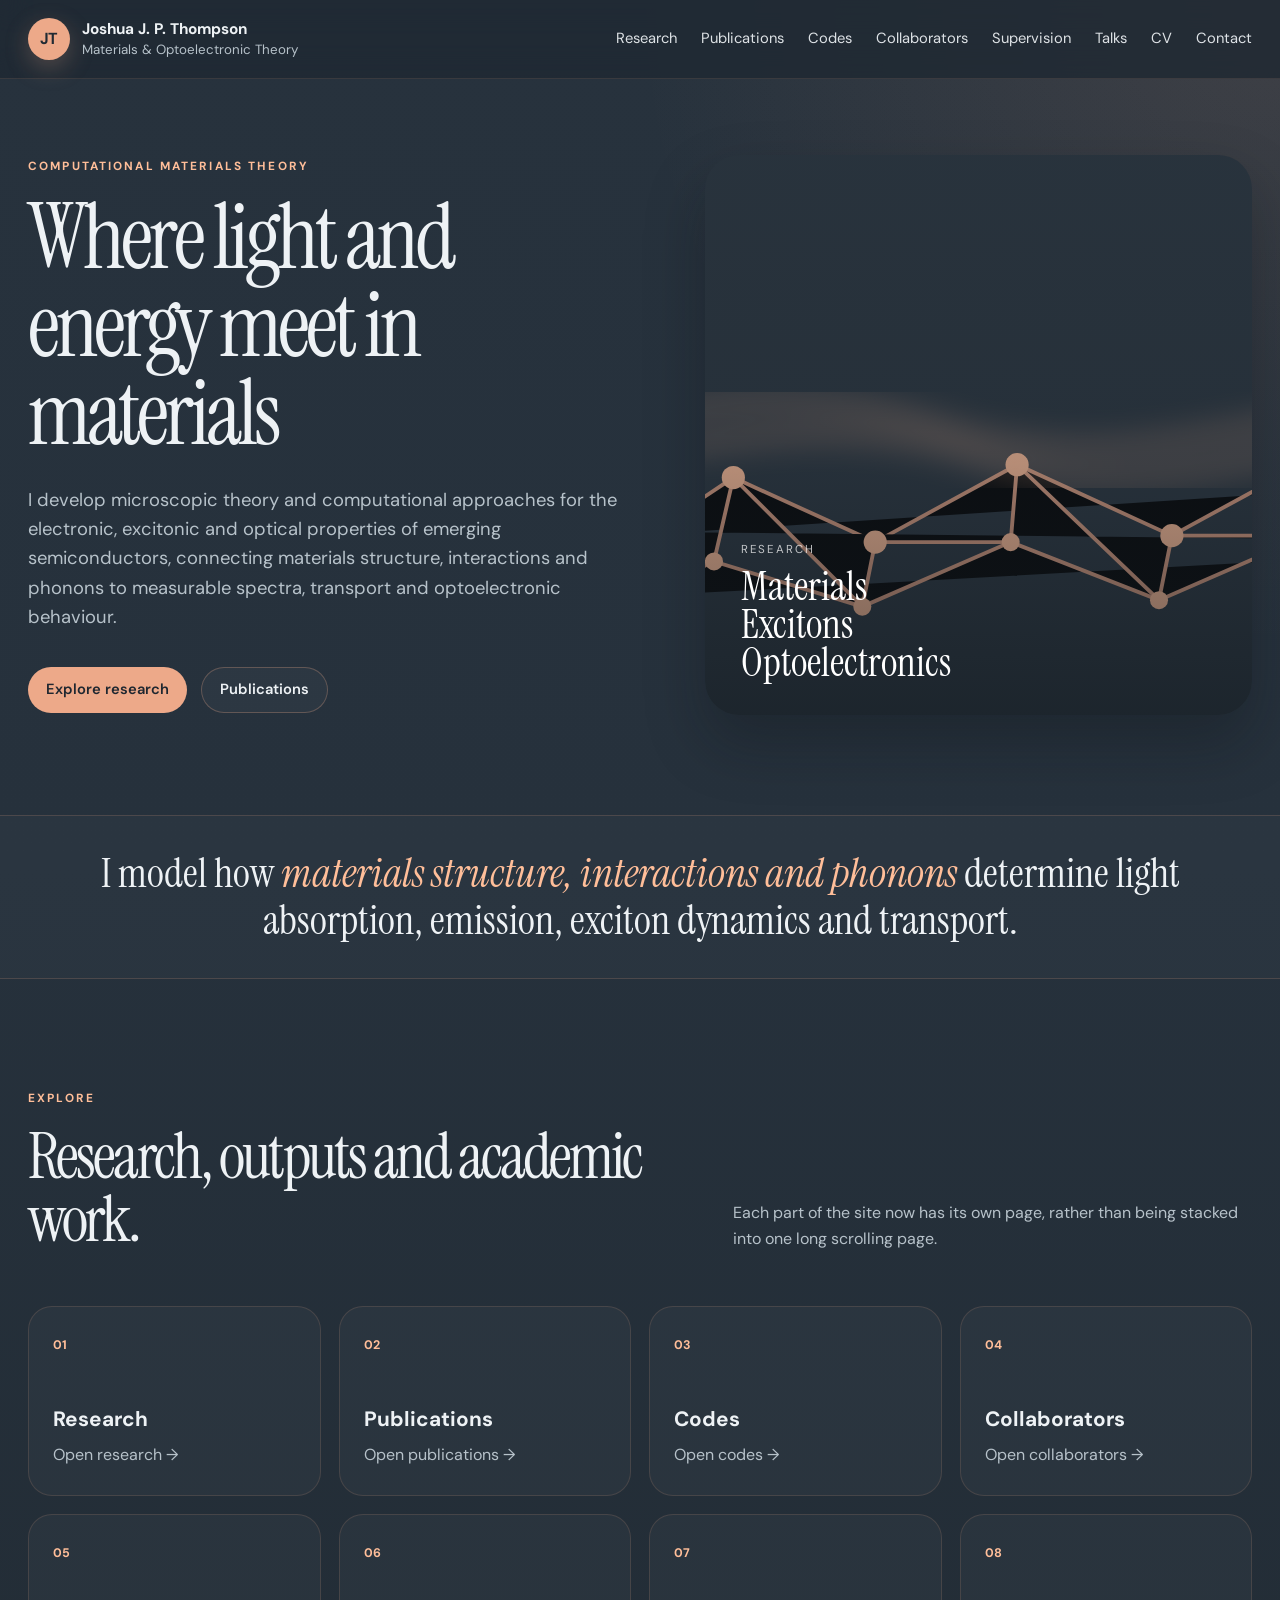
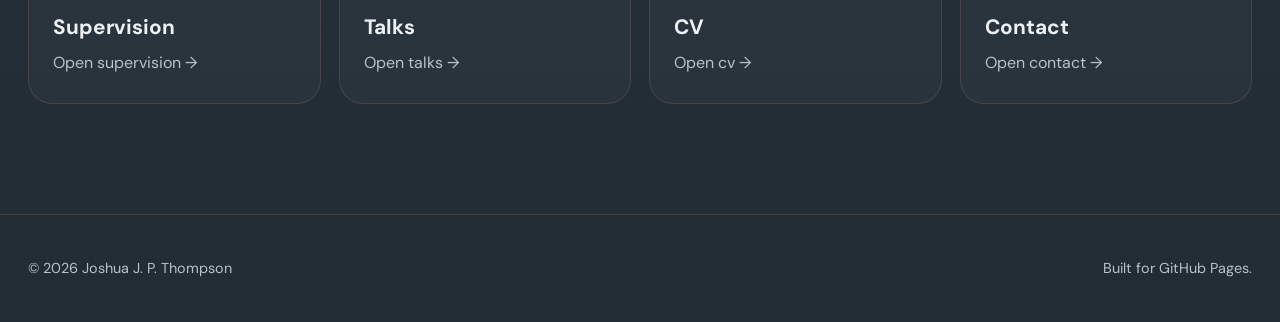
==== commit 65017cd0: "Split site into pages and add quantum-vortex preprint" ====
--- a/index.html
+++ b/index.html
@@ -5,7 +5,7 @@
   <meta name="viewport" content="width=device-width, initial-scale=1.0">
   <meta name="description" content="Joshua J. P. Thompson — computational materials theorist working on excitons, optoelectronics, low-dimensional semiconductors and quantum materials.">
   <meta name="theme-color" content="#27323d">
-  <title>Joshua J. P. Thompson | Materials & Optoelectronic Theory</title>
+  <title>Materials & Optoelectronic Theory | Joshua J. P. Thompson</title>
   <link rel="preconnect" href="https://fonts.googleapis.com">
   <link rel="preconnect" href="https://fonts.gstatic.com" crossorigin>
   <link href="https://fonts.googleapis.com/css2?family=DM+Sans:wght@400;500;600;700&family=Instrument+Serif:ital@0;1&display=swap" rel="stylesheet">
@@ -14,47 +14,42 @@
 </head>
 <body>
   <header class="site-header">
-    <a class="brand" href="#top" aria-label="Joshua Thompson home">
+    <a class="brand" href="index.html" aria-label="Joshua Thompson home">
       <span class="brand-mark">JT</span>
       <span class="brand-copy">
         <strong>Joshua J. P. Thompson</strong>
         <small>Materials &amp; Optoelectronic Theory</small>
       </span>
     </a>
-
     <button class="menu-button" aria-label="Open navigation" aria-expanded="false">
       <span></span><span></span><span></span>
     </button>
-
     <nav class="site-nav" aria-label="Primary navigation">
-      <a href="#research">Research</a>
-      <a href="#publications">Publications</a>
-      <a href="#codes">Codes</a>
-      <a href="#collaborators">Collaborators</a>
-      <a href="#supervision">Supervision</a>
-      <a href="#talks">Talks</a>
-      <a href="#cv">CV</a>
-      <a href="#contact">Contact</a>
+      <a href="research.html">Research</a>
+      <a href="publications.html">Publications</a>
+      <a href="codes.html">Codes</a>
+      <a href="collaborators.html">Collaborators</a>
+      <a href="supervision.html">Supervision</a>
+      <a href="talks.html">Talks</a>
+      <a href="cv.html">CV</a>
+      <a href="contact.html">Contact</a>
     </nav>
   </header>
-
-  <main id="top">
+  <main>
     <section class="hero section-wrap">
       <div class="hero-copy">
         <p class="kicker">Computational materials theory</p>
-        <h1>Modelling excitons, light–matter interactions and optoelectronic materials.</h1>
+        <h1>Where light and energy meet in materials</h1>
         <p class="hero-lead">
-          I develop microscopic theory and computational approaches for the electronic, excitonic and
-          optical properties of emerging semiconductors. My work connects materials structure,
-          many-body interactions, phonons and quantum-state properties to experimentally measurable
-          spectra, transport and device-relevant optoelectronic behaviour.
+          I develop microscopic theory and computational approaches for the electronic, excitonic and optical
+          properties of emerging semiconductors, connecting materials structure, interactions and phonons to
+          measurable spectra, transport and optoelectronic behaviour.
         </p>
         <div class="button-row">
-          <a class="button button-dark" href="#research">Explore research</a>
-          <a class="button button-light" href="#publications">Publications</a>
+          <a class="button button-dark" href="research.html">Explore research</a>
+          <a class="button button-light" href="publications.html">Publications</a>
         </div>
       </div>
-
       <div class="hero-art hero-photo" aria-hidden="true">
         <div class="hero-photo-overlay"></div>
         <div class="art-caption">
@@ -65,232 +60,26 @@
     </section>
 
     <section class="statement-band">
-      <p>
-        I model how <em>materials structure, interactions and phonons</em> determine light absorption,
-        emission, exciton dynamics and transport.
-      </p>
+      <p>I model how <em>materials structure, interactions and phonons</em> determine light absorption, emission, exciton dynamics and transport.</p>
     </section>
 
-    <section id="research" class="section section-wrap">
+    <section class="section section-wrap home-explore">
       <div class="section-head split-head">
-        <div>
-          <p class="kicker">Research</p>
-          <h2>Microscopic theory for optoelectronic materials.</h2>
-        </div>
-        <p>
-          My research combines many-body theory, model Hamiltonians and first-principles electronic-structure
-          calculations to understand and predict the behaviour of low-dimensional, molecular and hybrid
-          semiconductors. A recurring aim is to connect microscopic mechanisms directly to measurable optical
-          and transport signatures.
-        </p>
+        <div><p class="kicker">Explore</p><h2>Research, outputs and academic work.</h2></div>
+        <p>Each part of the site now has its own page, rather than being stacked into one long scrolling page.</p>
       </div>
-
-      <div class="research-grid">
-        <article class="research-card">
-          <span class="number">01</span>
-          <h3>Excitons &amp; optical response</h3>
-          <p>Modelling exciton formation, fine structure, selection rules, absorption, photoluminescence and nonlinear optical response in semiconducting materials.</p>
-        </article>
-        <article class="research-card">
-          <span class="number">02</span>
-          <h3>Low-dimensional &amp; hybrid materials</h3>
-          <p>Studying TMDs, organic semiconductors, layered perovskites and van der Waals heterostructures, including interlayer coupling, moiré effects and hybrid excitons.</p>
-        </article>
-        <article class="research-card">
-          <span class="number">03</span>
-          <h3>Phonons, dynamics &amp; transport</h3>
-          <p>Connecting electron–phonon and exciton–phonon interaction to track how quantum particles evolve in space, time and energy.</p>
-        </article>
-        <article class="research-card">
-          <span class="number">04</span>
-          <h3>Quantum Phenomena</h3>
-          <p>Using topology and quantum geometry where they provide useful microscopic insight into excitonic states, transport and optoelectronic response.</p>
-        </article>
-      </div>
-    </section>
-
-    <section id="publications" class="section section-wrap">
-      <div class="section-head publication-head">
-        <div>
-          <p class="kicker">Publications</p>
-          <h2>Publications.</h2>
-        </div>
-        <div class="quiet">
-          <p>Peer-reviewed research and review articles, listed in reverse chronological order.</p>
-          <a class="button button-light" href="https://scholar.google.com/citations?user=zFMD7_kAAAAJ&hl=en" target="_blank" rel="noreferrer">Google Scholar ↗</a>
-        </div>
-      </div>
-
-      <h3 class="pub-subheading">Published &amp; peer-reviewed</h3>
-      <div class="publication-list">
-        <article class="publication-item"><div class="publication-meta">2026 · Nano Letters · <a href="https://doi.org/10.1021/acs.nanolett.6c00182" target="_blank" rel="noreferrer">paper ↗</a></div><div><h3>Microscopic Insights into Magneto-optics and Magneto-transport in 2D Perovskites</h3><p>R. Rosati, J. K. König, S. Terres, <strong>J. J. P. Thompson</strong>, M. Baranowski, P. Płochocka, A. Chernikov, E. Malic.</p></div></article>
-        <article class="publication-item"><div class="publication-meta">2026 · Nanoscale · <a href="https://doi.org/10.1039/D5NR03725E" target="_blank" rel="noreferrer">paper ↗</a></div><div><h3>Ultrafast anisotropic exciton transport in phosphorene</h3><p>K.-W. Chang, <strong>J. J. P. Thompson</strong>, B. Monserrat.</p></div></article>
-        <article class="publication-item"><div class="publication-meta">2025 · Nature Communications · <a href="https://doi.org/10.1038/s41467-025-66276-9" target="_blank" rel="noreferrer">paper ↗</a></div><div><h3>Topologically enhanced exciton transport</h3><p><strong>J. J. P. Thompson</strong>, W. J. Jankowski, R.-J. Slager, B. Monserrat.</p></div></article>
-        <article class="publication-item"><div class="publication-meta">2025 · Nature Communications · <a href="https://doi.org/10.1038/s41467-025-59257-5" target="_blank" rel="noreferrer">paper ↗</a></div><div><h3>Excitonic topology and quantum geometry in organic semiconductors</h3><p>W. J. Jankowski, <strong>J. J. P. Thompson</strong>, B. Monserrat, R.-J. Slager.</p></div></article>
-        <article class="publication-item"><div class="publication-meta">2025 · Science · <a href="https://doi.org/10.1126/science.adt3011" target="_blank" rel="noreferrer">paper ↗</a></div><div><h3>Circularly polarized electroluminescence from chiral supramolecular semiconductor thin films</h3><p>R. Chowdhury, M. D. Preuss, H.-H. Cho, <strong>J. J. P. Thompson</strong>, et al.</p></div></article>
-        <article class="publication-item"><div class="publication-meta">2025 · Advanced Energy Materials · <a href="https://doi.org/10.1002/aenm.202404769" target="_blank" rel="noreferrer">paper ↗</a></div><div><h3>Steric Engineering of Exciton Fine Structure in 2D Perovskites</h3><p>M. Dyksik, M. Baranowski, <strong>J. J. P. Thompson</strong>, Z. Yang, M. Rivera Medina, M. A. Loi, E. Malic, P. Płochocka.</p></div></article>
-        <article class="publication-item"><div class="publication-meta">2024 · Nature Materials · <a href="https://doi.org/10.1038/s41563-024-01921-0" target="_blank" rel="noreferrer">paper ↗</a></div><div><h3>Moiré superlattices in twisted two-dimensional halide perovskites</h3><p>S. Zhang, L. Jin, Y. Lu, et al., <strong>J. J. P. Thompson</strong>, et al.</p></div></article>
-        <article class="publication-item"><div class="publication-meta">2024 · Advanced Energy Materials · <a href="https://doi.org/10.1002/aenm.202304343" target="_blank" rel="noreferrer">paper ↗</a></div><div><h3>Phonon-Bottleneck Enhanced Exciton Emission in 2D Perovskites</h3><p><strong>J. J. P. Thompson</strong>, M. Dyksik, P. Peksa, K. Posmyk, A. Joki, R. Perea-Causin, P. Erhart, M. Baranowski, M. A. Loi, P. Płochocka, E. Malic.</p></div></article>
-        <article class="publication-item"><div class="publication-meta">2024 · 2D Materials · <a href="https://doi.org/10.1088/2053-1583/ad1ae8" target="_blank" rel="noreferrer">paper ↗</a></div><div><h3>Control of the valley polarization of monolayer WSe2 by Dexter-like coupling</h3><p>J. Jasiński, <strong>J. J. P. Thompson</strong>, S. Palai, et al.</p></div></article>
-        <article class="publication-item"><div class="publication-meta">2023 · Nature Communications · <a href="https://doi.org/10.1038/s41467-023-42710-8" target="_blank" rel="noreferrer">paper ↗</a></div><div><h3>Localization and interaction of interlayer excitons in MoSe2/WSe2 heterobilayers</h3><p>H. Fang, Q. Lin, Y. Zhang, <strong>J. Thompson</strong>, S. Xiao, Z. Sun, E. Malic, S. P. Dash, W. Wieczorek.</p></div></article>
-        <article class="publication-item"><div class="publication-meta">2023 · npj 2D Materials and Applications · <a href="https://doi.org/10.1038/s41699-023-00430-z" target="_blank" rel="noreferrer">paper ↗</a></div><div><h3>Optical signatures of Förster-induced energy transfer in organic/TMD heterostructures</h3><p><strong>J. J. P. Thompson</strong>, S. Palai, J. Jasiński, A. J. Molina-Mendoza, E. Malic.</p></div></article>
-        <article class="publication-item"><div class="publication-meta">2023 · Nanoscale · <a href="https://doi.org/10.1039/D2NR02055F" target="_blank" rel="noreferrer">paper ↗</a></div><div><h3>Interlayer exciton landscape in WS2/tetracene heterostructures</h3><p><strong>J. J. P. Thompson</strong>, S. Palai, J. Jasiński, et al.</p></div></article>
-        <article class="publication-item"><div class="publication-meta">2023 · Natural Sciences · <a href="https://doi.org/10.1002/ntls.20220040" target="_blank" rel="noreferrer">paper ↗</a></div><div><h3>Singlet-exciton optics and phonon-mediated dynamics in oligoacene semiconductor crystals</h3><p><strong>J. J. P. Thompson</strong>, E. Malic.</p></div></article>
-        <article class="publication-item"><div class="publication-meta">2022 · Optica · <a href="https://doi.org/10.1364/OPTICA.464533" target="_blank" rel="noreferrer">paper ↗</a></div><div><h3>Angle- and polarization-resolved luminescence from suspended and hexagonal boron nitride encapsulated MoSe2 monolayers</h3><p><strong>J. J. P. Thompson</strong>, et al.</p></div></article>
-        <article class="publication-item"><div class="publication-meta">2022 · APL Materials · <a href="https://doi.org/10.1063/5.0107665" target="_blank" rel="noreferrer">paper ↗</a></div><div><h3>Exciton optics, dynamics, and transport in atomically thin semiconductors</h3><p><strong>J. J. P. Thompson</strong>, E. Malic.</p></div></article>
-        <article class="publication-item"><div class="publication-meta">2022 · Nanoscale · <a href="https://doi.org/10.1039/D2NR01973F" target="_blank" rel="noreferrer">paper ↗</a></div><div><h3>Enhanced excitonic features in an anisotropic ReS2/WSe2 heterostructure</h3><p><strong>J. J. P. Thompson</strong>, et al.</p></div></article>
-        <article class="publication-item"><div class="publication-meta">2022 · Nano Letters · <a href="https://doi.org/10.1021/acs.nanolett.2c01175" target="_blank" rel="noreferrer">paper ↗</a></div><div><h3>Twist Angle Tuning of Moiré Exciton Polaritons in van der Waals Heterostructures</h3><p><strong>J. J. P. Thompson</strong>, et al.</p></div></article>
-        <article class="publication-item"><div class="publication-meta">2022 · 2D Materials · <a href="https://doi.org/10.1088/2053-1583/ac4d13" target="_blank" rel="noreferrer">paper ↗</a></div><div><h3>Anisotropic exciton diffusion in atomically-thin semiconductors</h3><p><strong>J. J. P. Thompson</strong>, et al.</p></div></article>
-        <article class="publication-item"><div class="publication-meta">2022 · Nanoscale Horizons · <a href="https://doi.org/10.1039/D1NH00302J" target="_blank" rel="noreferrer">paper ↗</a></div><div><h3>Valley-exchange coupling probed by angle-resolved photoluminescence</h3><p><strong>J. J. P. Thompson</strong>, S. Brem, H. Fang, C. Antón-Solanas, B. Han, H. Shan, S. P. Dash, W. Wieczorek, C. Schneider, E. Malic.</p></div></article>
-        <article class="publication-item"><div class="publication-meta">2020 · Physical Review Letters · <a href="https://doi.org/10.1103/PhysRevLett.125.197401" target="_blank" rel="noreferrer">paper ↗</a></div><div><h3>Electronic Raman Scattering in Twistronic Few-Layer Graphene</h3><p>A. García-Ruiz, <strong>J. J. P. Thompson</strong>, M. Mucha-Kruczyński, V. I. Fal’ko.</p></div></article>
-        <article class="publication-item"><div class="publication-meta">2020 · Physical Review Materials · <a href="https://doi.org/10.1103/PhysRevMaterials.4.084006" target="_blank" rel="noreferrer">paper ↗</a></div><div><h3>Criteria for deterministic single-photon emission in two-dimensional atomic crystals</h3><p><strong>J. J. P. Thompson</strong>, S. Brem, H. Fang, J. Frey, S. P. Dash, W. Wieczorek, E. Malic.</p></div></article>
-        <article class="publication-item"><div class="publication-meta">2020 · Nature Communications · <a href="https://doi.org/10.1038/s41467-020-17412-0" target="_blank" rel="noreferrer">paper ↗</a></div><div><h3>Determination of interatomic coupling between two-dimensional crystals using angle-resolved photoemission spectroscopy</h3><p><strong>J. J. P. Thompson</strong>, et al.</p></div></article>
-        <article class="publication-item"><div class="publication-meta">2019 · Physical Review B · <a href="https://doi.org/10.1103/PhysRevB.100.035429" target="_blank" rel="noreferrer">paper ↗</a></div><div><h3>Infrared conductivity of twisted bilayer graphene</h3><p><strong>J. J. P. Thompson</strong>, et al.</p></div></article>
-        <article class="publication-item"><div class="publication-meta">2018 · Physical Review Applied · <a href="https://doi.org/10.1103/PhysRevApplied.9.054037" target="_blank" rel="noreferrer">paper ↗</a></div><div><h3>Tunable infrared optoelectronic devices based on graphene</h3><p><strong>J. J. P. Thompson</strong>, et al.</p></div></article>
-      </div>
-
-      <div style="margin-top:72px;">
-        <div class="section-head publication-head" style="margin-bottom:28px;">
-          <div>
-            <p class="kicker">Preprints</p>
-            <h2>Current preprints.</h2>
-          </div>
-        </div>
-        <div class="publication-list">
-          <article class="publication-item"><div class="publication-meta">2026 · Preprint</div><div><h3>Enhancement of exciton radius near a band-gap closing through quantum geometry</h3><p><strong>J. J. P. Thompson</strong>, et al.</p></div></article>
-          <article class="publication-item"><div class="publication-meta">2026 · Preprint</div><div><h3>Generalized Shift Vector as the Intrinsic Dipole of Many-Body Correlated Electronic States</h3><p><strong>J. J. P. Thompson</strong>, et al.</p></div></article>
-        </div>
-      </div>
-    </section>
-
-    <section id="codes" class="section codes-section">
-      <div class="section-wrap">
-        <div class="section-head split-head inverse">
-          <div><p class="kicker kicker-warm">Codes</p><h2>Computational tools and reproducible workflows.</h2></div>
-          <p>I develop and use research software for electronic structure, excitons, optical response, phonons, electron–phonon coupling and materials modelling. Public codes, example workflows and documentation will be collected here.</p>
-        </div>
-        <div class="code-showcase">
-          <div class="code-copy"><p class="code-status">Repository link coming soon</p><h3>Research code on GitHub</h3><p>This section is ready for the repository you want to feature. Send me the URL later and I can connect it directly.</p><a class="button button-warm disabled-link" href="#" aria-disabled="true">GitHub repository →</a></div>
-          <div class="terminal"><div class="terminal-top"><span></span><span></span><span></span></div><pre><code>$ materials-workflow --optics
-
-electronic structure
-    ↓
-excitonic Hamiltonian
-    ↓
-phonons & interactions
-    ↓
-optical / transport response
-    ↓
-compare with experiment
-
-✓ analysis complete</code></pre></div>
-        </div>
-      </div>
-    </section>
-
-    <section id="collaborators" class="section section-wrap">
-      <div class="section-head split-head">
-        <div><p class="kicker">Collaborators</p><h2>Selected research collaborators.</h2></div>
-        <p>Selected recurring collaborators and co-authors across my work on excitons, low-dimensional materials, optoelectronics and quantum materials.</p>
-      </div>
-      <div class="research-grid">
-        <article class="research-card"><span class="number">Cambridge</span><h3>Bartomeu Monserrat</h3><p>University of Cambridge</p></article>
-        <article class="research-card"><span class="number">Cambridge</span><h3>Robert-Jan Slager</h3><p>University of Cambridge</p></article>
-        <article class="research-card"><span class="number">Cambridge</span><h3>Wojciech J. Jankowski</h3><p>University of Cambridge</p></article>
-        <article class="research-card"><span class="number">Marburg</span><h3>Ermin Malic</h3><p>Philipps University Marburg</p></article>
-        <article class="research-card"><span class="number">Wrocław</span><h3>Paulina Płochocka</h3><p>Wrocław University of Science and Technology</p></article>
-        <article class="research-card"><span class="number">Wrocław</span><h3>Michał Baranowski</h3><p>Wrocław University of Science and Technology</p></article>
-        <article class="research-card"><span class="number">Purdue</span><h3>Libai Huang</h3><p>Purdue University</p></article>
-        <article class="research-card"><span class="number">Purdue</span><h3>Letian Dou</h3><p>Purdue University</p></article>
-        <article class="research-card"><span class="number">Chalmers</span><h3>Witlef Wieczorek</h3><p>Chalmers University of Technology</p></article>
-      </div>
-    </section>
-
-    <section id="supervision" class="section section-wrap">
-      <div class="section-head split-head">
-        <div><p class="kicker">Supervision</p><h2>Student supervision.</h2></div>
-        <p>PhD co-supervision and Master's research projects.</p>
-      </div>
-      <h3 class="pub-subheading">PhD</h3>
-      <div class="timeline">
-        <article class="timeline-item"><span class="timeline-label">Co-supervisor</span><div><h3>Eleanor Davison</h3><p>PhD researcher</p></div></article>
-        <article class="timeline-item"><span class="timeline-label">Co-supervisor</span><div><h3>Kai-Wei Chang</h3><p>PhD researcher</p></div></article>
-      </div>
-      <h3 class="pub-subheading" style="margin-top:48px;">Master's</h3>
-      <div class="timeline">
-        <article class="timeline-item"><span class="timeline-label">2025</span><div><h3>Will Davie</h3><p>Master's research project</p></div></article>
-        <article class="timeline-item"><span class="timeline-label">2025</span><div><h3>Pedro Braga</h3><p>Master's research project</p></div></article>
-        <article class="timeline-item"><span class="timeline-label">2024</span><div><h3>Eleanor Davison</h3><p>Master's research project</p></div></article>
-      </div>
-    </section>
-
-    <section id="talks" class="section section-wrap">
-      <div class="section-head split-head">
-        <div>
-          <p class="kicker">Talks</p>
-          <h2>Materials, excitons and optoelectronics.</h2>
-        </div>
-        <p>Selected invited presentations and seminars on exciton physics, computational materials modelling, quantum materials and optoelectronic phenomena.</p>
-      </div>
-
-      <div class="timeline">
-        <article class="timeline-item">
-          <span class="timeline-label">December 2025 · Invited talk</span>
-          <div>
-            <h3>Harnessing excitons for optoelectronics</h3>
-            <p>University of Bath</p>
-          </div>
-        </article>
-        <article class="timeline-item">
-          <span class="timeline-label">Invited talk</span>
-          <div>
-            <h3>CMD-29 · IOP / EPS</h3>
-            <p>Invited presentation on excitonic states, transport and quantum-material effects in optoelectronic systems.</p>
-          </div>
-        </article>
-        <article class="timeline-item">
-          <span class="timeline-label">Seminars</span>
-          <div>
-            <h3>Exciton and materials theory</h3>
-            <p>Research talks spanning low-dimensional semiconductors, optical response, transport and many-body exciton physics.</p>
-          </div>
-        </article>
-      </div>
-    </section>
-
-    <section id="cv" class="section section-wrap">
-      <div class="cv-panel">
-        <div>
-          <p class="kicker">Curriculum vitae</p>
-          <h2>Career path.</h2>
-          <p>Academic training and postdoctoral positions in physics, condensed-matter theory and computational materials science.</p>
-          <div class="cv-timeline">
-            <article class="cv-item"><span class="cv-years">2015–2019</span><div><h3>PhD</h3><p>University of Bath, Physics</p></div></article>
-            <article class="cv-item"><span class="cv-years">2019–2021</span><div><h3>Postdoc</h3><p>Chalmers University of Technology</p></div></article>
-            <article class="cv-item"><span class="cv-years">2021–2023</span><div><h3>Postdoc</h3><p>Philipps University Marburg</p></div></article>
-            <article class="cv-item"><span class="cv-years">2023–present</span><div><h3>Postdoc</h3><p>University of Cambridge</p></div></article>
-          </div>
-        </div>
-        <div class="cv-actions"><a class="button button-dark disabled-link" href="#" aria-disabled="true">PDF CV coming soon</a><a class="button button-light" href="#contact">Contact</a></div>
-      </div>
-    </section>
-
-    <section id="contact" class="section contact-section">
-      <div class="section-wrap contact-grid">
-        <div><p class="kicker kicker-warm">Contact</p><h2>Interested in materials modelling, excitons or optoelectronics?</h2></div>
-        <div class="contact-copy">
-          <p>I am interested in collaborations connecting microscopic theory and computation to experiments on emerging optoelectronic and quantum materials.</p>
-          <div class="contact-links">
-            <a href="https://scholar.google.com/citations?user=zFMD7_kAAAAJ&hl=en" target="_blank" rel="noreferrer">Google Scholar ↗</a>
-            <a href="https://orcid.org/0000-0003-1066-0224" target="_blank" rel="noreferrer">ORCID ↗</a>
-            <a href="https://github.com/joshuajpthompson" target="_blank" rel="noreferrer">GitHub ↗</a>
-            <span>Email · coming soon</span>
-          </div>
-        </div>
+      <div class="page-link-grid">
+        <a class="page-link-card" href="research.html"><span>01</span><h3>Research</h3><p>Open research →</p></a>
+        <a class="page-link-card" href="publications.html"><span>02</span><h3>Publications</h3><p>Open publications →</p></a>
+        <a class="page-link-card" href="codes.html"><span>03</span><h3>Codes</h3><p>Open codes →</p></a>
+        <a class="page-link-card" href="collaborators.html"><span>04</span><h3>Collaborators</h3><p>Open collaborators →</p></a>
+        <a class="page-link-card" href="supervision.html"><span>05</span><h3>Supervision</h3><p>Open supervision →</p></a>
+        <a class="page-link-card" href="talks.html"><span>06</span><h3>Talks</h3><p>Open talks →</p></a>
+        <a class="page-link-card" href="cv.html"><span>07</span><h3>CV</h3><p>Open cv →</p></a>
+        <a class="page-link-card" href="contact.html"><span>08</span><h3>Contact</h3><p>Open contact →</p></a>
       </div>
     </section>
   </main>
-
   <footer class="site-footer section-wrap"><p>© <span id="year"></span> Joshua J. P. Thompson</p><p>Built for GitHub Pages.</p></footer>
 </body>
 </html>
--- a/style.css
+++ b/style.css
@@ -123,4 +123,93 @@
   .site-nav{display:none;position:absolute;top:74px;left:18px;right:18px;flex-direction:column;align-items:stretch;padding:18px;border-radius:18px;background:var(--bg-soft);border:1px solid rgba(237,169,137,.14);box-shadow:var(--shadow)}
   .site-nav.open{display:flex}.site-nav a{padding:8px 2px}.section-wrap{padding-left:18px;padding-right:18px}.section{padding-top:78px;padding-bottom:78px}
   .hero{min-height:auto;padding-top:56px;padding-bottom:70px}h1{font-size:clamp(3.4rem,16vw,5.6rem)}h2{font-size:clamp(2.8rem,13vw,4.6rem)}.hero-art{min-height:390px}.research-grid{grid-template-columns:1fr}.publication-head{display:block}.quiet{margin-top:18px}.timeline-item,.cv-item{grid-template-columns:1fr;gap:8px}.cv-panel{padding:28px}.site-footer{flex-direction:column;gap:4px}
-}+}
+
+/* Multi-page layout */
+.site-nav a.active,
+.site-nav a[aria-current="page"] {
+  color: var(--accent-strong);
+}
+.page-hero {
+  padding-top: 110px;
+  padding-bottom: 72px;
+  border-bottom: 1px solid var(--line);
+}
+.page-hero h1 {
+  max-width: 1050px;
+}
+.page-hero .hero-lead {
+  max-width: 860px;
+}
+.page-content {
+  padding-top: 72px;
+}
+.publications-subhead {
+  margin-top: 96px;
+}
+.supervision-subhead {
+  margin-top: 56px;
+}
+.page-link-grid {
+  display: grid;
+  grid-template-columns: repeat(4, 1fr);
+  gap: 18px;
+}
+.page-link-card {
+  min-height: 190px;
+  padding: 24px;
+  border: 1px solid rgba(237,169,137,.14);
+  border-radius: 24px;
+  background: rgba(255,255,255,.03);
+  text-decoration: none;
+  transition: .2s ease;
+}
+.page-link-card:hover {
+  transform: translateY(-2px);
+  border-color: rgba(237,169,137,.42);
+  background: rgba(255,255,255,.05);
+}
+.page-link-card span {
+  color: var(--accent-strong);
+  font-size: .78rem;
+  font-weight: 700;
+}
+.page-link-card h3 {
+  margin-top: 50px;
+  font-size: 1.3rem;
+}
+.page-link-card p {
+  margin: 0;
+  color: var(--muted);
+}
+.research-figure {
+  margin: 18px 0 20px;
+  min-height: 230px;
+  display: flex;
+  align-items: center;
+  justify-content: center;
+  overflow: hidden;
+  border-radius: 18px;
+  background: rgba(255,255,255,.035);
+  border: 1px solid rgba(237,169,137,.10);
+  padding: 12px;
+}
+.research-figure img {
+  display: block;
+  width: auto;
+  max-width: 100%;
+  height: auto;
+  max-height: 300px;
+  object-fit: contain;
+}
+.research-card.has-figure h3 {
+  margin-top: 18px;
+}
+@media(max-width:1100px){
+  .page-link-grid{grid-template-columns:repeat(2,1fr)}
+}
+@media(max-width:760px){
+  .page-hero{padding-top:72px;padding-bottom:54px}
+  .page-link-grid{grid-template-columns:1fr}
+  .research-figure{min-height:180px}
+}
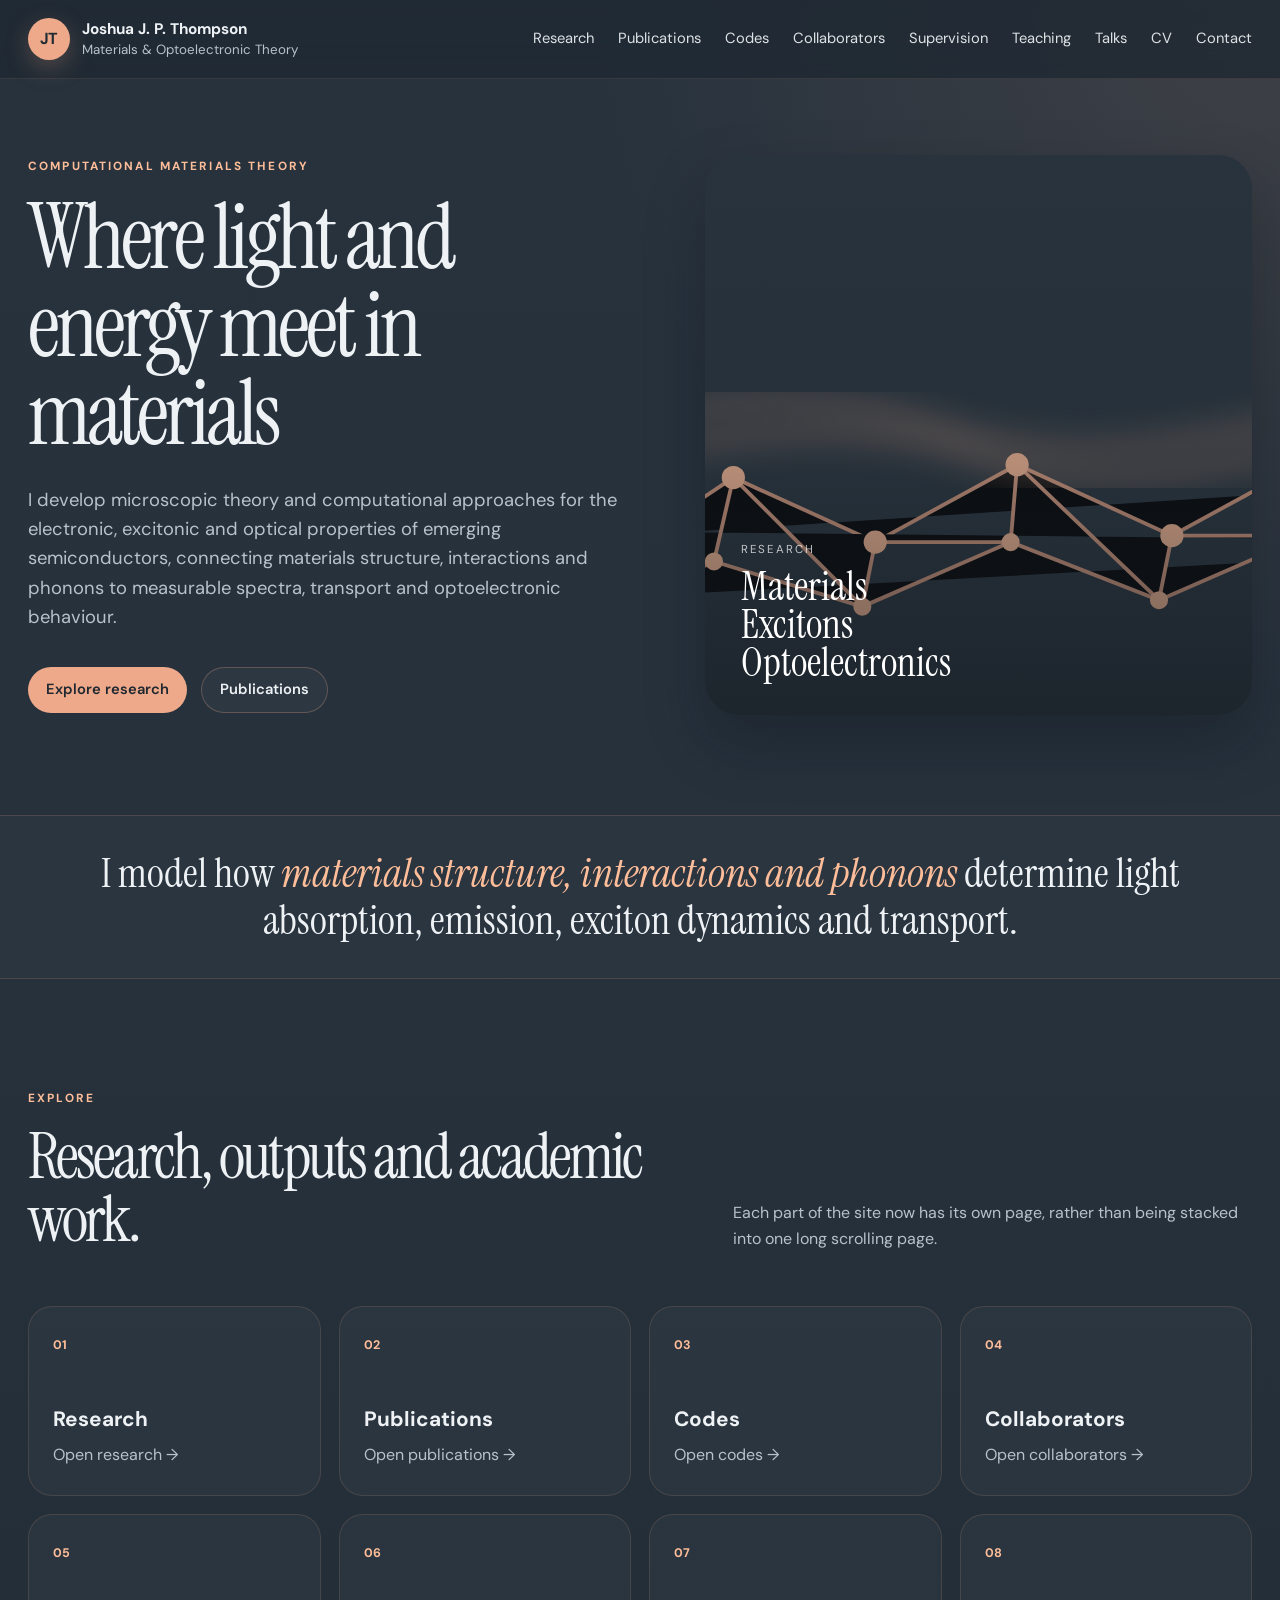
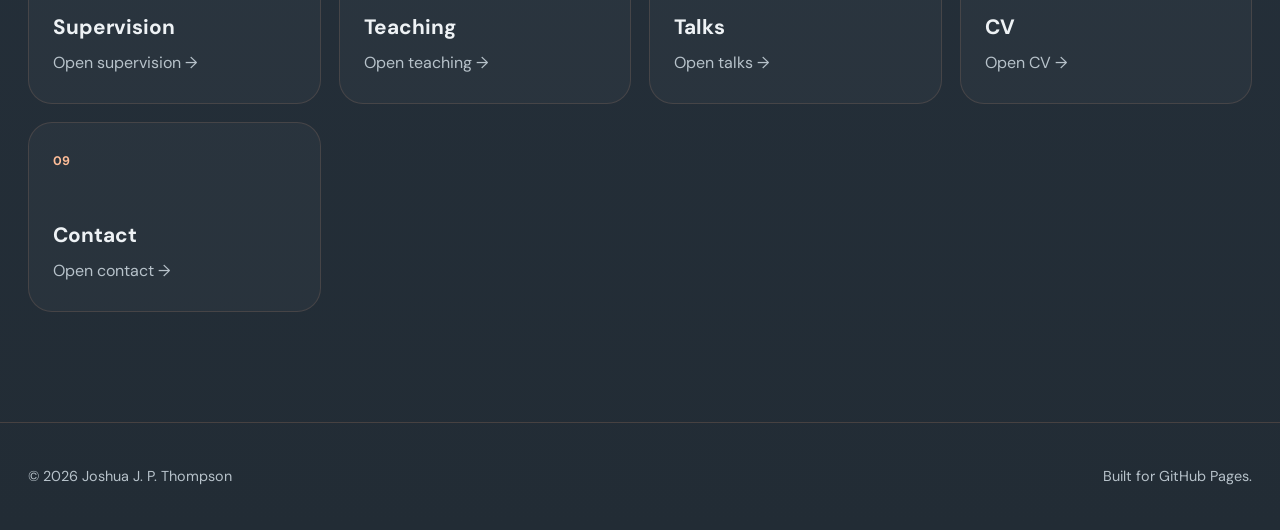
==== commit e673b71d: "Link teaching page from website" ====
--- a/index.html
+++ b/index.html
@@ -30,6 +30,7 @@
       <a href="codes.html">Codes</a>
       <a href="collaborators.html">Collaborators</a>
       <a href="supervision.html">Supervision</a>
+      <a href="teaching.html">Teaching</a>
       <a href="talks.html">Talks</a>
       <a href="cv.html">CV</a>
       <a href="contact.html">Contact</a>
@@ -74,9 +75,10 @@
         <a class="page-link-card" href="codes.html"><span>03</span><h3>Codes</h3><p>Open codes →</p></a>
         <a class="page-link-card" href="collaborators.html"><span>04</span><h3>Collaborators</h3><p>Open collaborators →</p></a>
         <a class="page-link-card" href="supervision.html"><span>05</span><h3>Supervision</h3><p>Open supervision →</p></a>
-        <a class="page-link-card" href="talks.html"><span>06</span><h3>Talks</h3><p>Open talks →</p></a>
-        <a class="page-link-card" href="cv.html"><span>07</span><h3>CV</h3><p>Open cv →</p></a>
-        <a class="page-link-card" href="contact.html"><span>08</span><h3>Contact</h3><p>Open contact →</p></a>
+        <a class="page-link-card" href="teaching.html"><span>06</span><h3>Teaching</h3><p>Open teaching →</p></a>
+        <a class="page-link-card" href="talks.html"><span>07</span><h3>Talks</h3><p>Open talks →</p></a>
+        <a class="page-link-card" href="cv.html"><span>08</span><h3>CV</h3><p>Open CV →</p></a>
+        <a class="page-link-card" href="contact.html"><span>09</span><h3>Contact</h3><p>Open contact →</p></a>
       </div>
     </section>
   </main>
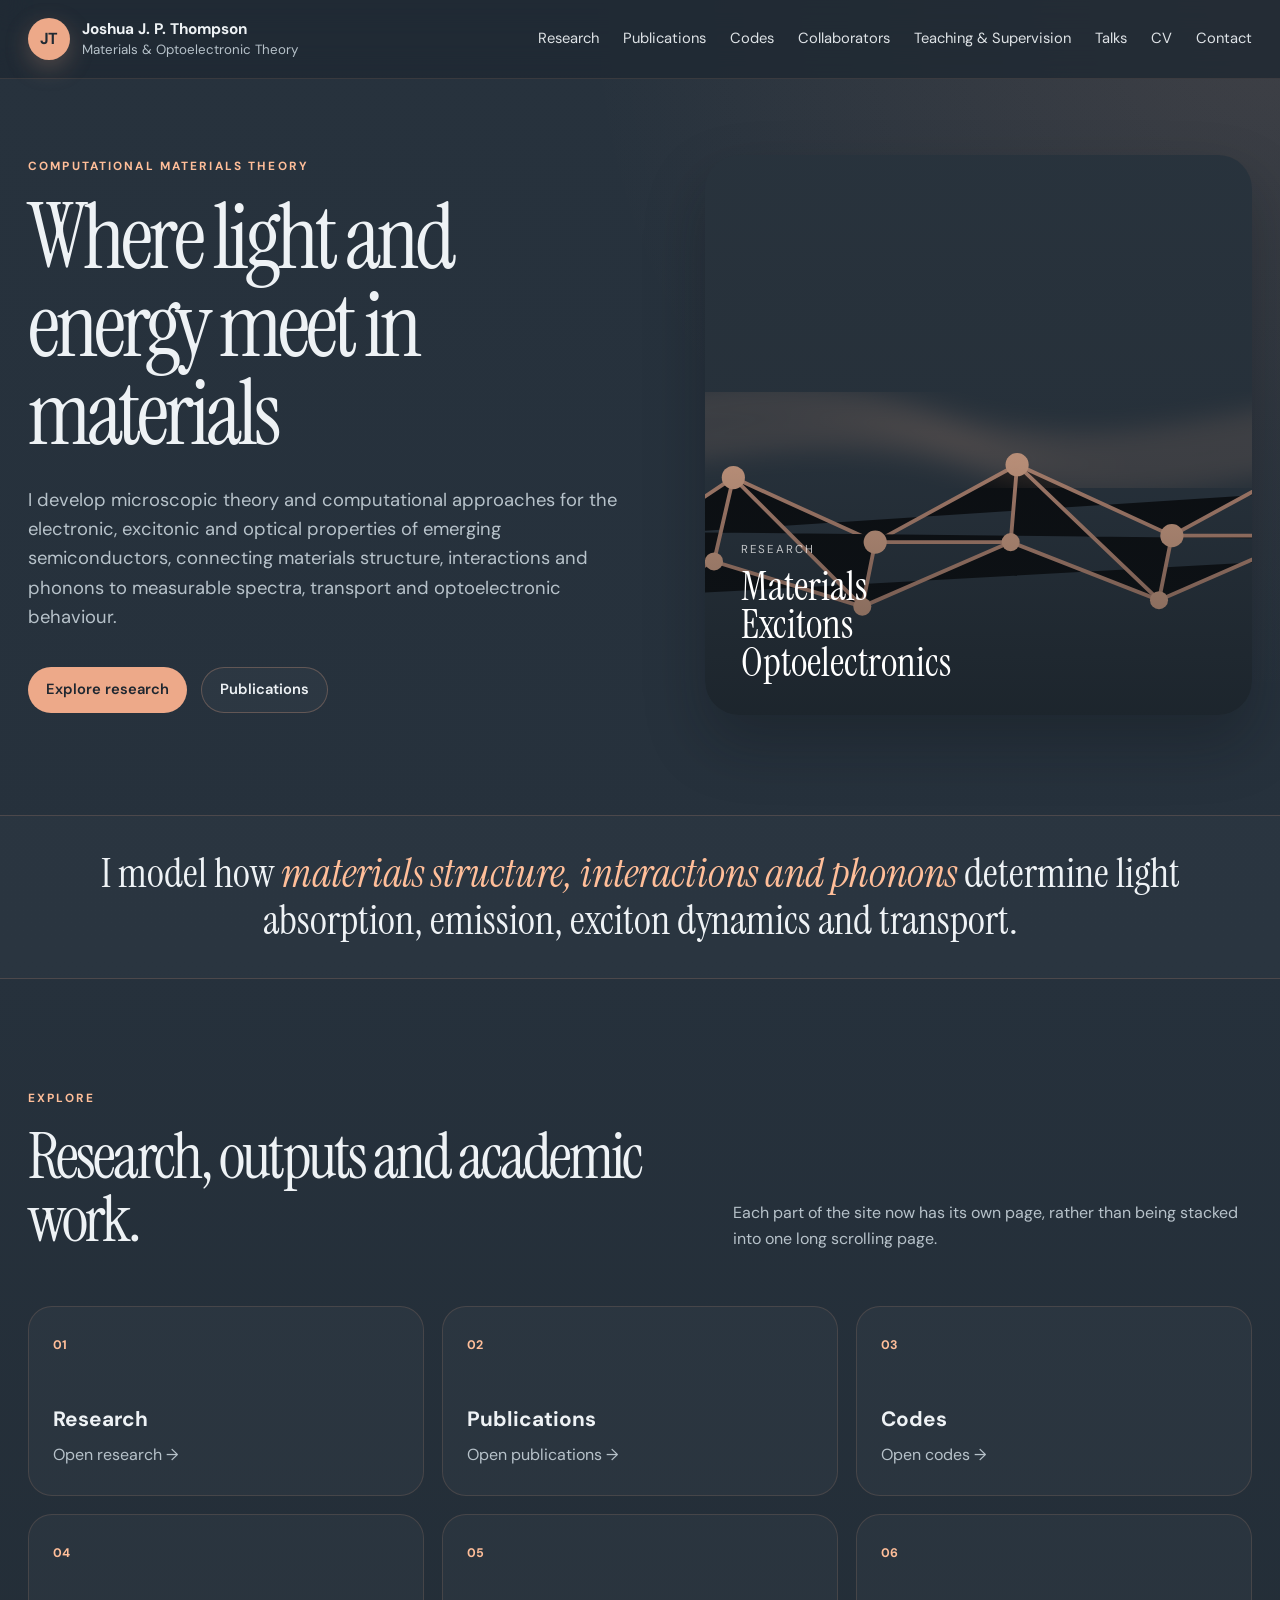
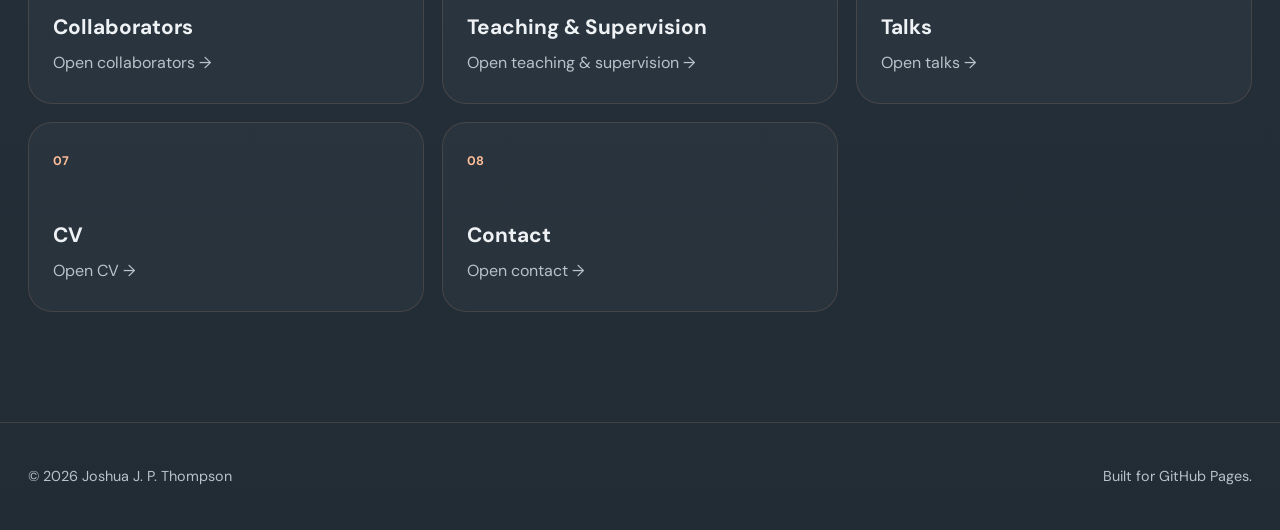
==== commit 3a431477: "Link combined teaching and supervision page" ====
--- a/index.html
+++ b/index.html
@@ -29,8 +29,7 @@
       <a href="publications.html">Publications</a>
       <a href="codes.html">Codes</a>
       <a href="collaborators.html">Collaborators</a>
-      <a href="supervision.html">Supervision</a>
-      <a href="teaching.html">Teaching</a>
+      <a href="teaching.html">Teaching &amp; Supervision</a>
       <a href="talks.html">Talks</a>
       <a href="cv.html">CV</a>
       <a href="contact.html">Contact</a>
@@ -74,11 +73,10 @@
         <a class="page-link-card" href="publications.html"><span>02</span><h3>Publications</h3><p>Open publications →</p></a>
         <a class="page-link-card" href="codes.html"><span>03</span><h3>Codes</h3><p>Open codes →</p></a>
         <a class="page-link-card" href="collaborators.html"><span>04</span><h3>Collaborators</h3><p>Open collaborators →</p></a>
-        <a class="page-link-card" href="supervision.html"><span>05</span><h3>Supervision</h3><p>Open supervision →</p></a>
-        <a class="page-link-card" href="teaching.html"><span>06</span><h3>Teaching</h3><p>Open teaching →</p></a>
-        <a class="page-link-card" href="talks.html"><span>07</span><h3>Talks</h3><p>Open talks →</p></a>
-        <a class="page-link-card" href="cv.html"><span>08</span><h3>CV</h3><p>Open CV →</p></a>
-        <a class="page-link-card" href="contact.html"><span>09</span><h3>Contact</h3><p>Open contact →</p></a>
+        <a class="page-link-card" href="teaching.html"><span>05</span><h3>Teaching &amp; Supervision</h3><p>Open teaching &amp; supervision →</p></a>
+        <a class="page-link-card" href="talks.html"><span>06</span><h3>Talks</h3><p>Open talks →</p></a>
+        <a class="page-link-card" href="cv.html"><span>07</span><h3>CV</h3><p>Open CV →</p></a>
+        <a class="page-link-card" href="contact.html"><span>08</span><h3>Contact</h3><p>Open contact →</p></a>
       </div>
     </section>
   </main>
--- a/style.css
+++ b/style.css
@@ -152,7 +152,7 @@
 }
 .page-link-grid {
   display: grid;
-  grid-template-columns: repeat(4, 1fr);
+  grid-template-columns: repeat(3, 1fr);
   gap: 18px;
 }
 .page-link-card {
@@ -213,3 +213,16 @@
   .page-link-grid{grid-template-columns:1fr}
   .research-figure{min-height:180px}
 }
+
+/* Show a compact, accessible navigation menu at intermediate widths. */
+@media (min-width:761px) and (max-width:1199px) {
+  .menu-button { display:block; flex-shrink:0; }
+  .site-nav {
+    display:none; position:absolute; top:74px; left:28px; right:28px;
+    flex-direction:column; align-items:stretch; gap:8px; padding:18px;
+    border-radius:18px; background:var(--bg-soft);
+    border:1px solid rgba(237,169,137,.14); box-shadow:var(--shadow);
+  }
+  .site-nav.open { display:flex; }
+  .site-nav a { padding:8px 2px; }
+}
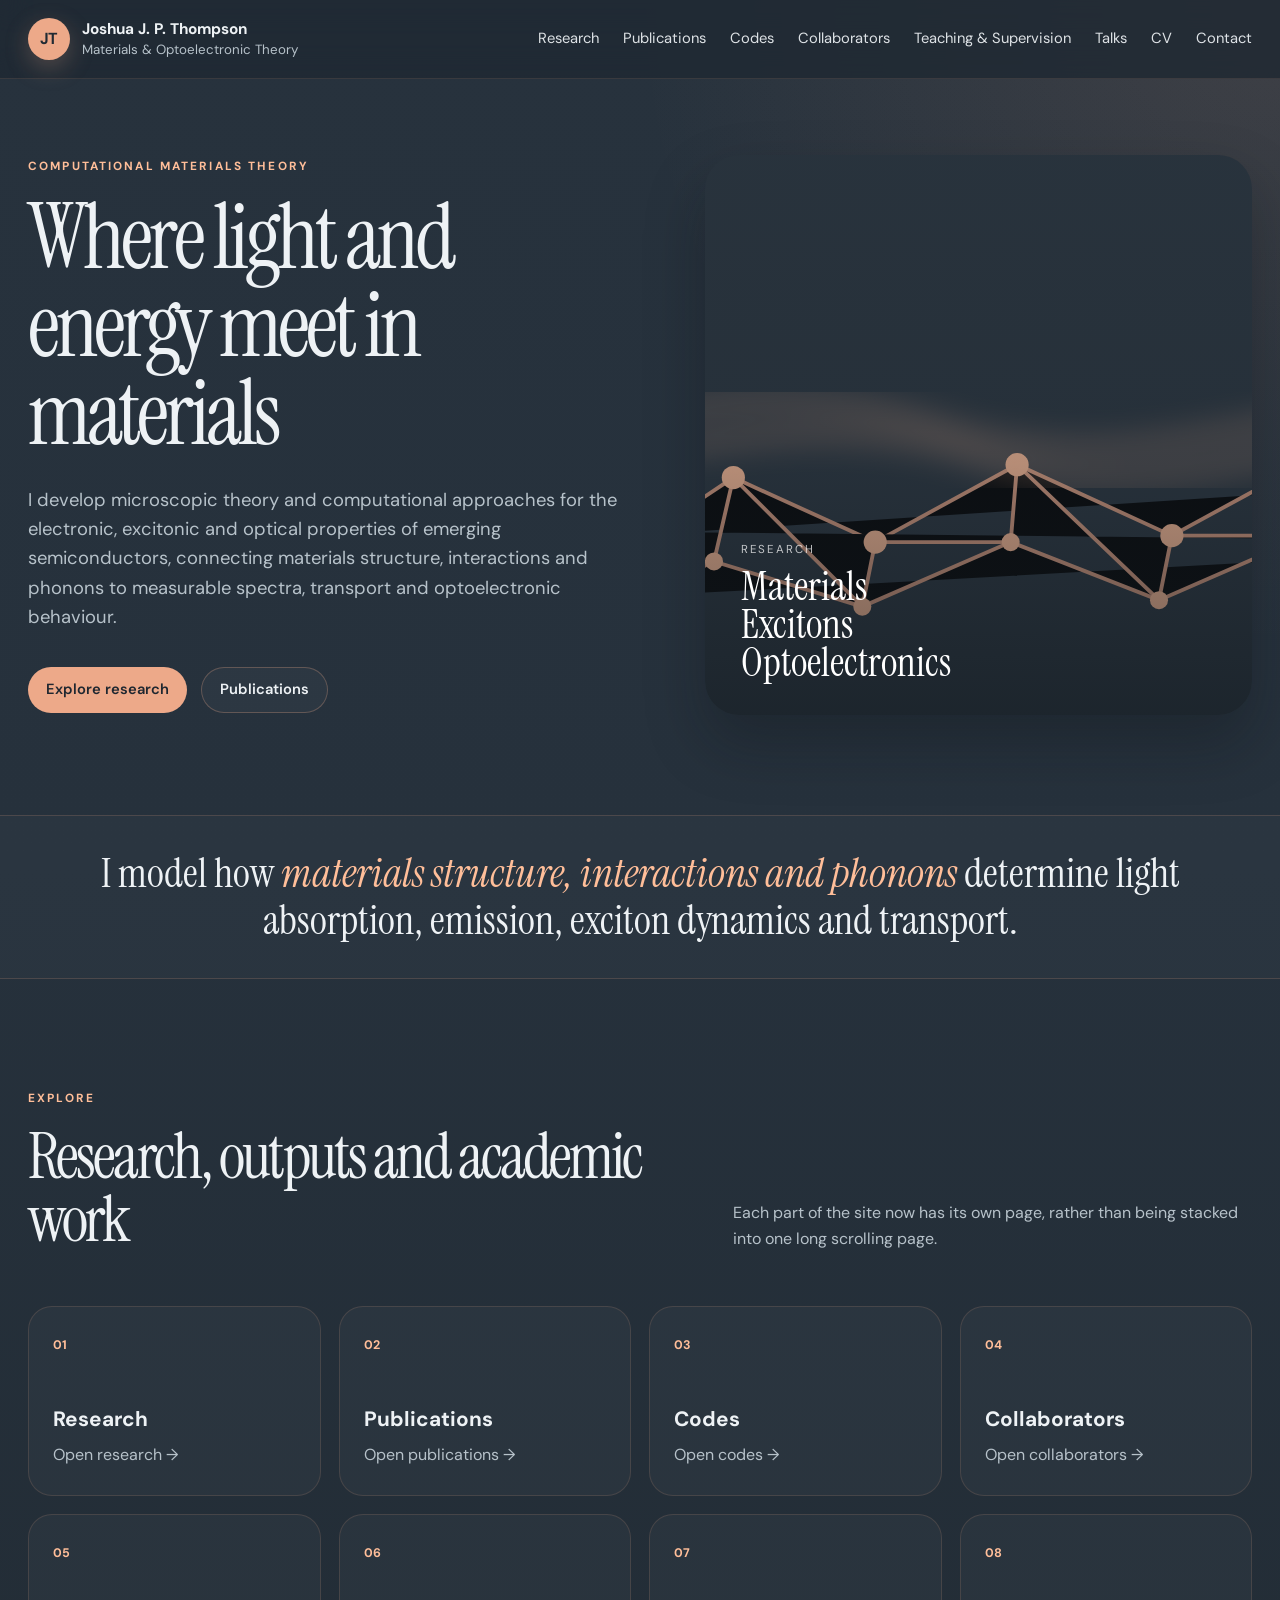
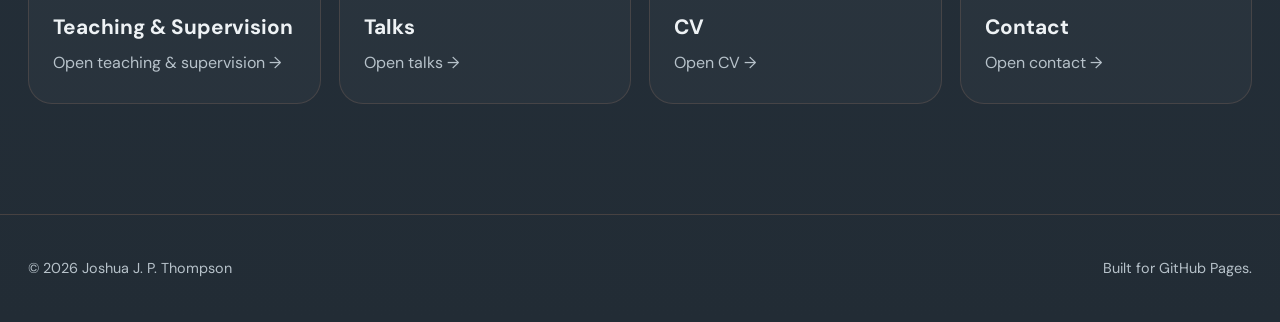
==== commit 2bcc1eb7: "Remove trailing full stops from headings" ====
--- a/index.html
+++ b/index.html
@@ -65,7 +65,7 @@
 
     <section class="section section-wrap home-explore">
       <div class="section-head split-head">
-        <div><p class="kicker">Explore</p><h2>Research, outputs and academic work.</h2></div>
+        <div><p class="kicker">Explore</p><h2>Research, outputs and academic work</h2></div>
         <p>Each part of the site now has its own page, rather than being stacked into one long scrolling page.</p>
       </div>
       <div class="page-link-grid">
--- a/style.css
+++ b/style.css
@@ -152,7 +152,7 @@
 }
 .page-link-grid {
   display: grid;
-  grid-template-columns: repeat(3, 1fr);
+  grid-template-columns: repeat(4, 1fr);
   gap: 18px;
 }
 .page-link-card {
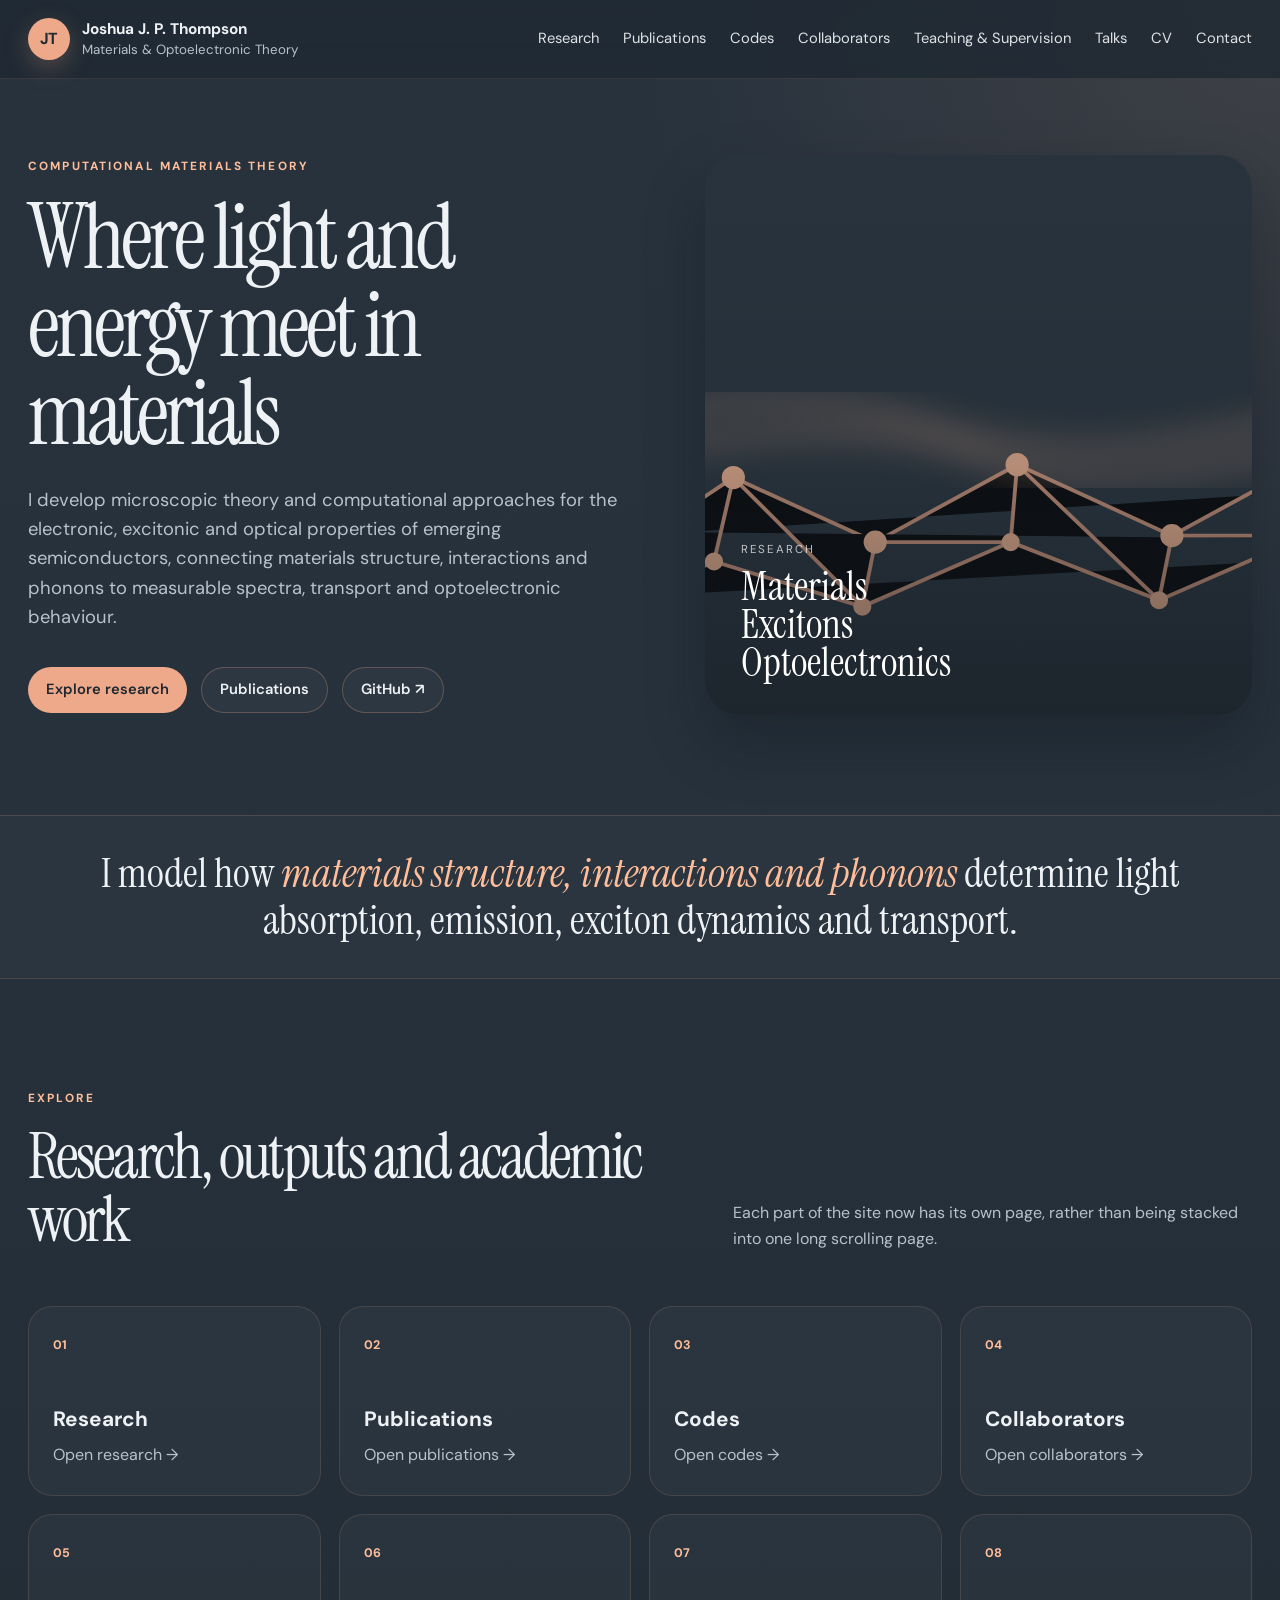
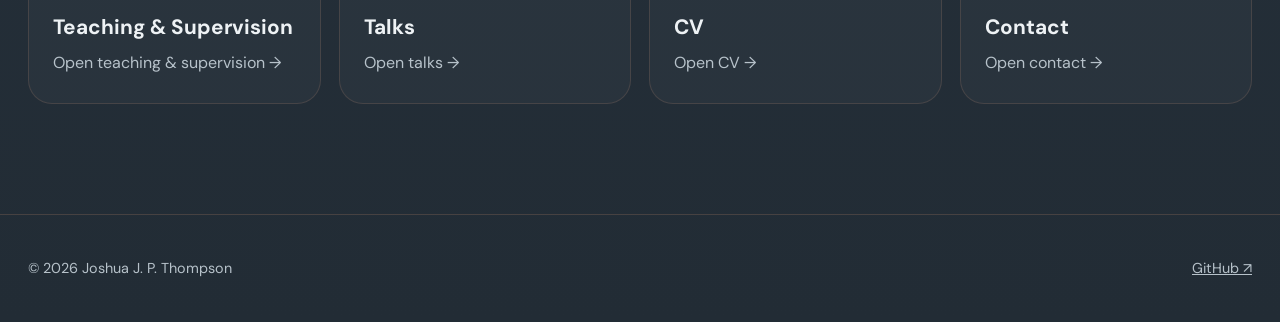
==== commit 0baa7a59: "Add GitHub links to homepage" ====
--- a/index.html
+++ b/index.html
@@ -48,6 +48,7 @@
         <div class="button-row">
           <a class="button button-dark" href="research.html">Explore research</a>
           <a class="button button-light" href="publications.html">Publications</a>
+          <a class="button button-light" href="https://github.com/joshuajpthompson" target="_blank" rel="noopener noreferrer">GitHub ↗</a>
         </div>
       </div>
       <div class="hero-art hero-photo" aria-hidden="true">
@@ -80,6 +81,6 @@
       </div>
     </section>
   </main>
-  <footer class="site-footer section-wrap"><p>© <span id="year"></span> Joshua J. P. Thompson</p><p>Built for GitHub Pages.</p></footer>
+  <footer class="site-footer section-wrap"><p>© <span id="year"></span> Joshua J. P. Thompson</p><p><a href="https://github.com/joshuajpthompson" target="_blank" rel="noopener noreferrer">GitHub ↗</a></p></footer>
 </body>
 </html>
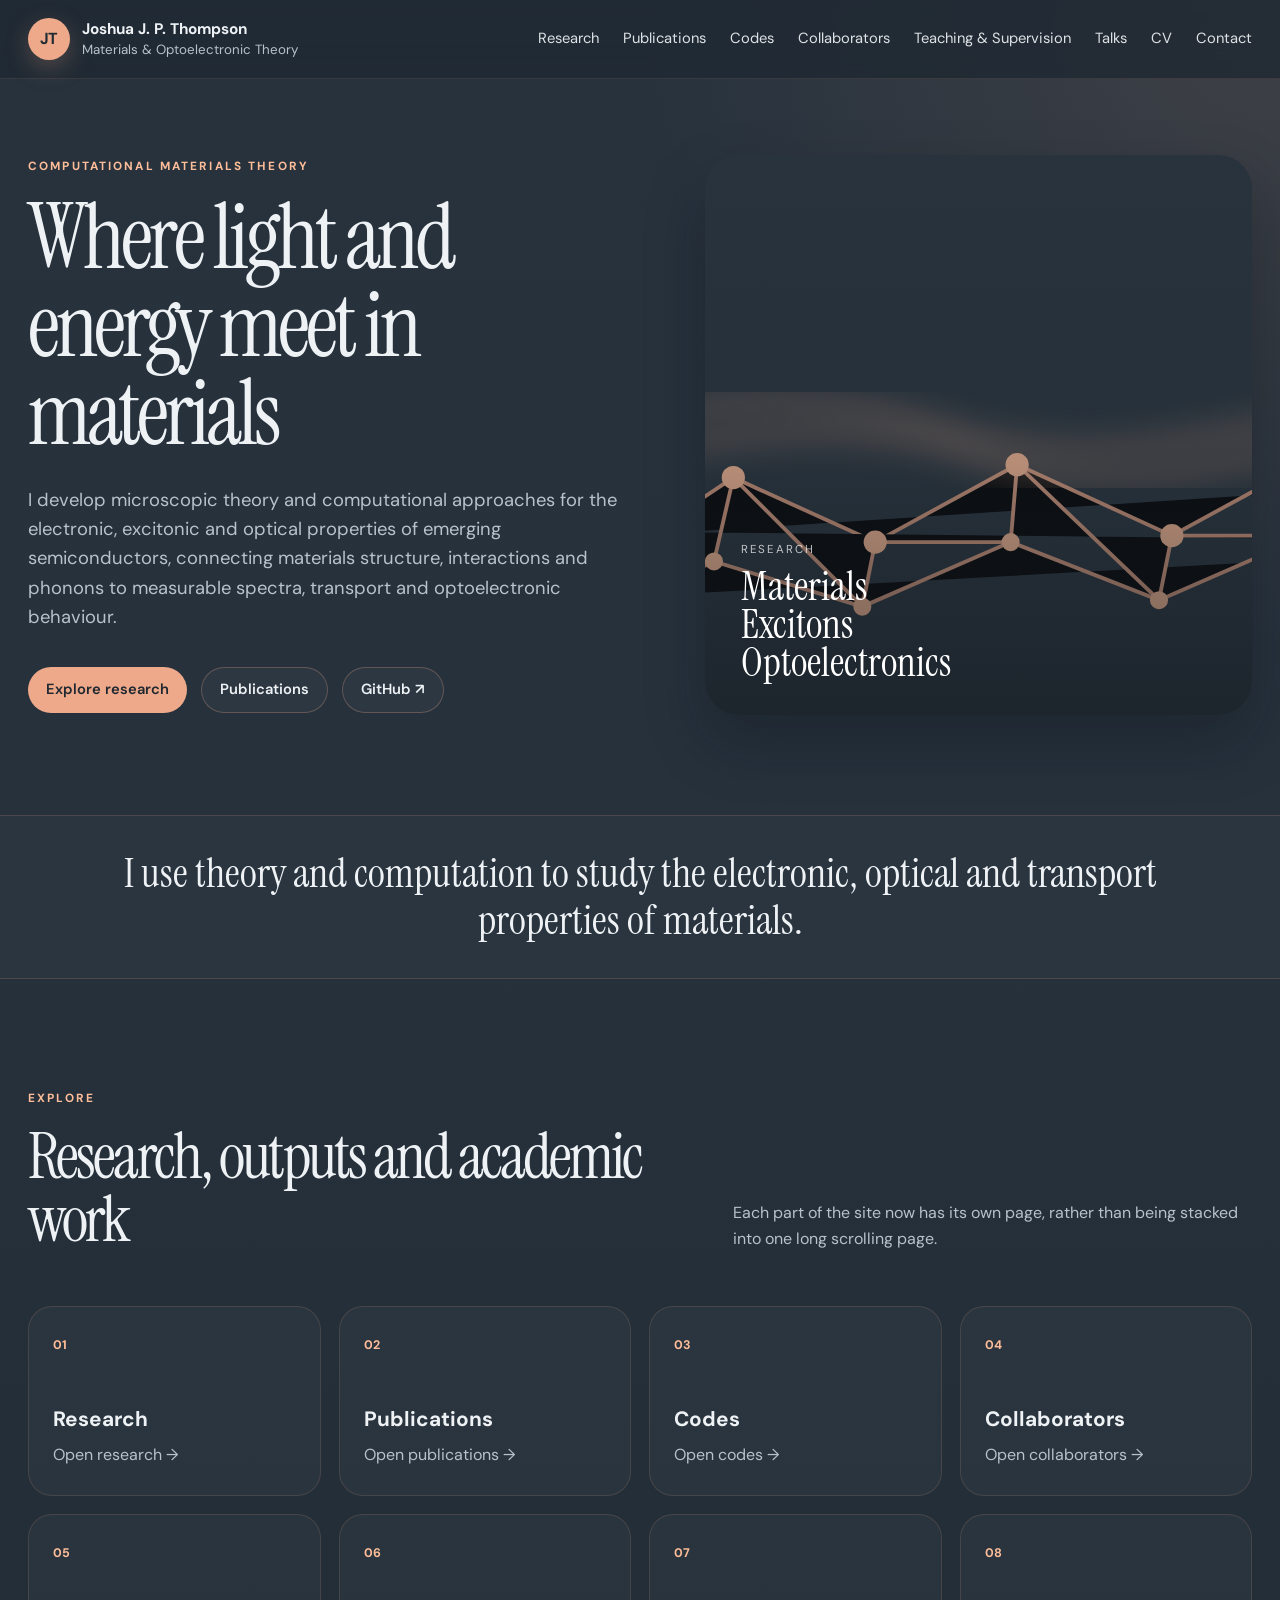
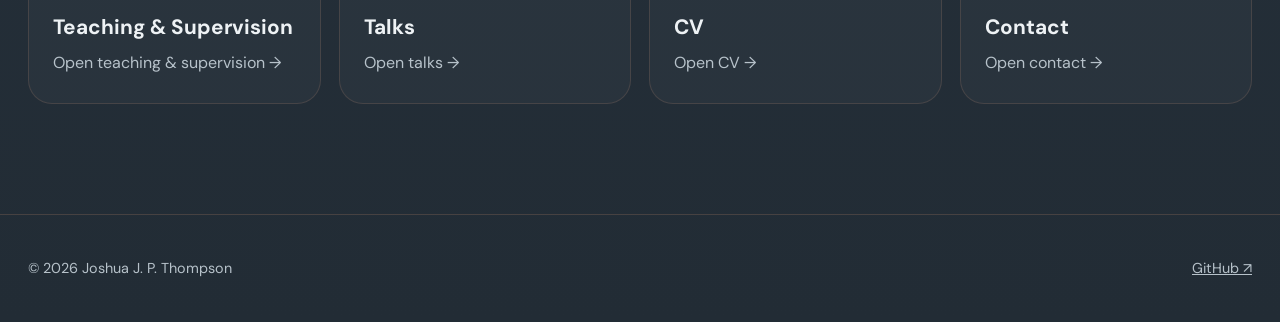
==== commit a19aa468: "Simplify homepage research statement" ====
--- a/index.html
+++ b/index.html
@@ -61,7 +61,7 @@
     </section>
 
     <section class="statement-band">
-      <p>I model how <em>materials structure, interactions and phonons</em> determine light absorption, emission, exciton dynamics and transport.</p>
+      <p>I use theory and computation to study the electronic, optical and transport properties of materials.</p>
     </section>
 
     <section class="section section-wrap home-explore">
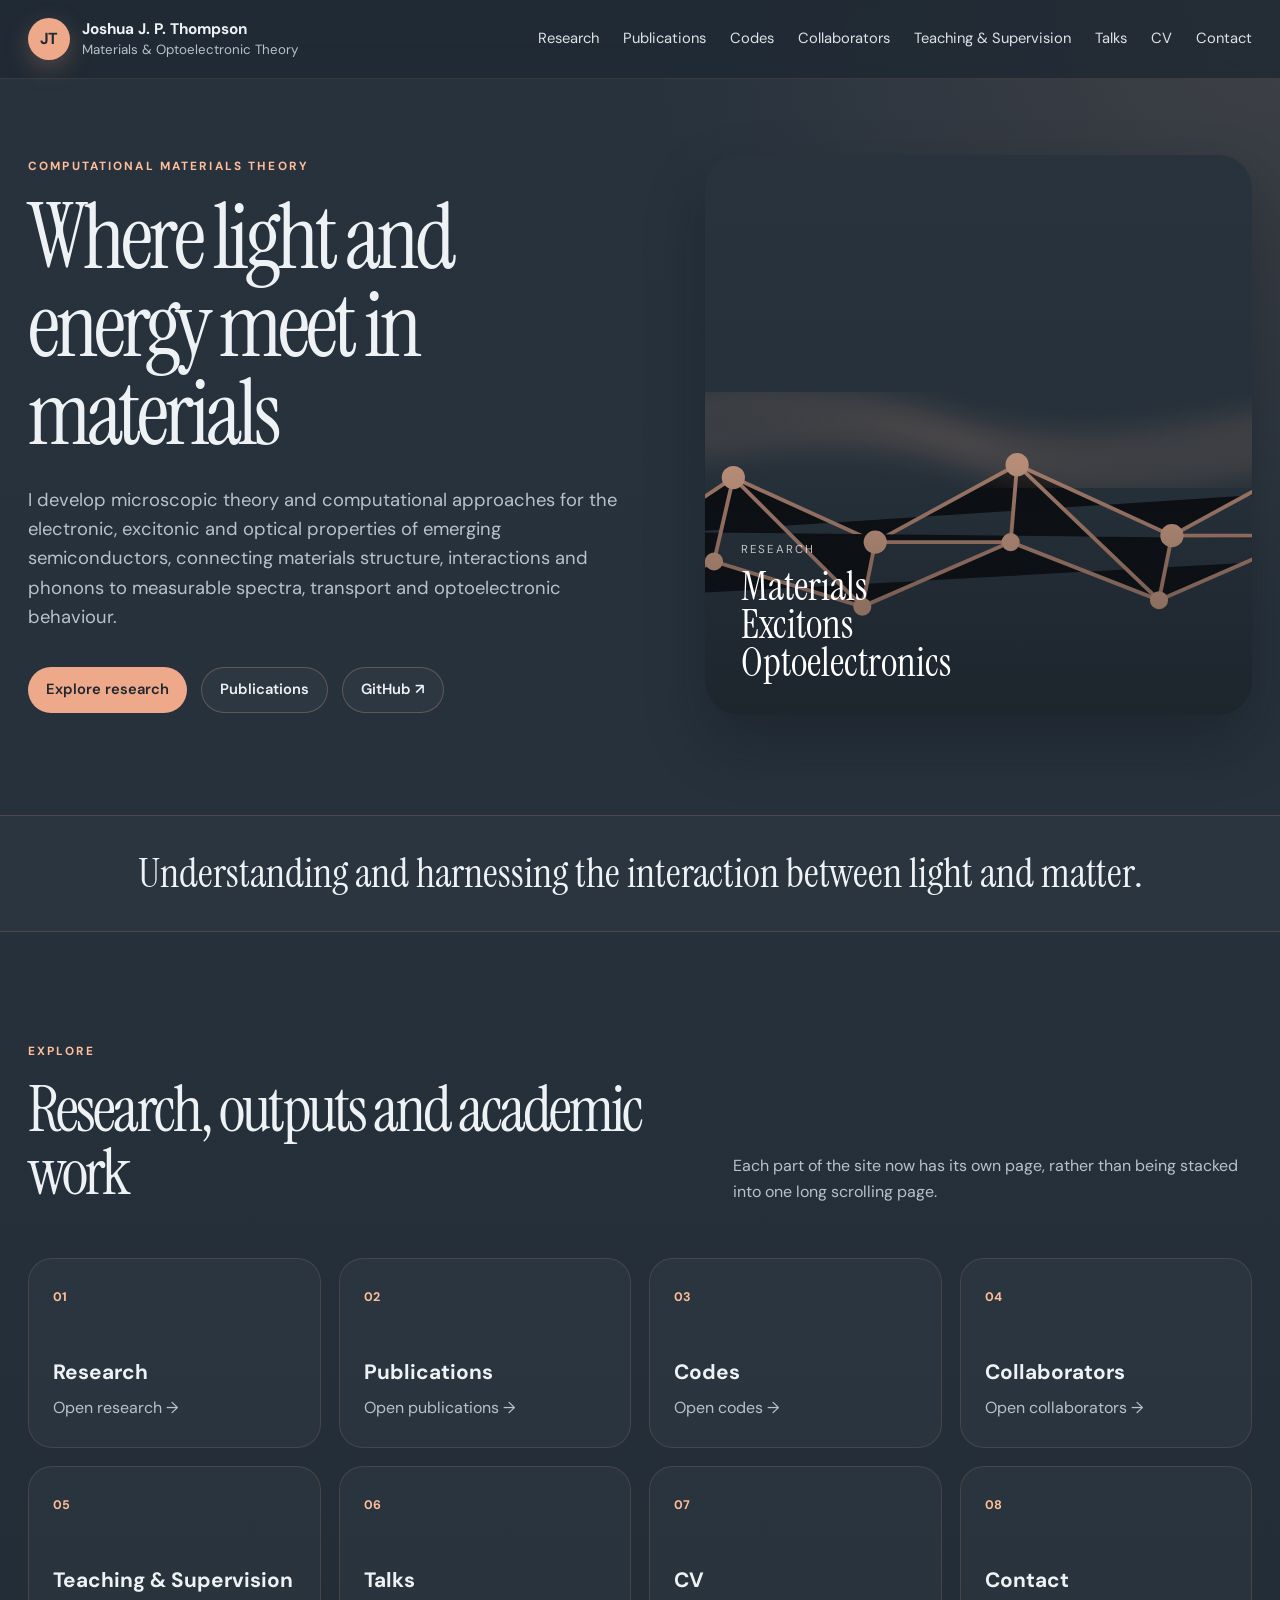
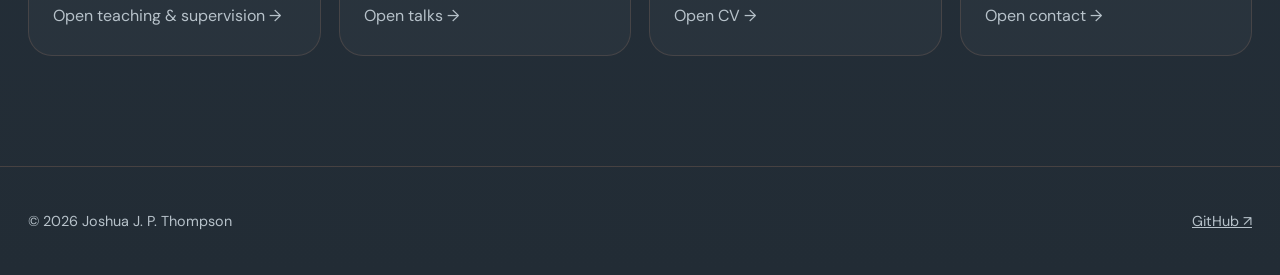
==== commit 159e2e7f: "Update homepage statement to light and matter" ====
--- a/index.html
+++ b/index.html
@@ -61,7 +61,7 @@
     </section>
 
     <section class="statement-band">
-      <p>I use theory and computation to study the electronic, optical and transport properties of materials.</p>
+      <p>Understanding and harnessing the interaction between light and matter.</p>
     </section>
 
     <section class="section section-wrap home-explore">
